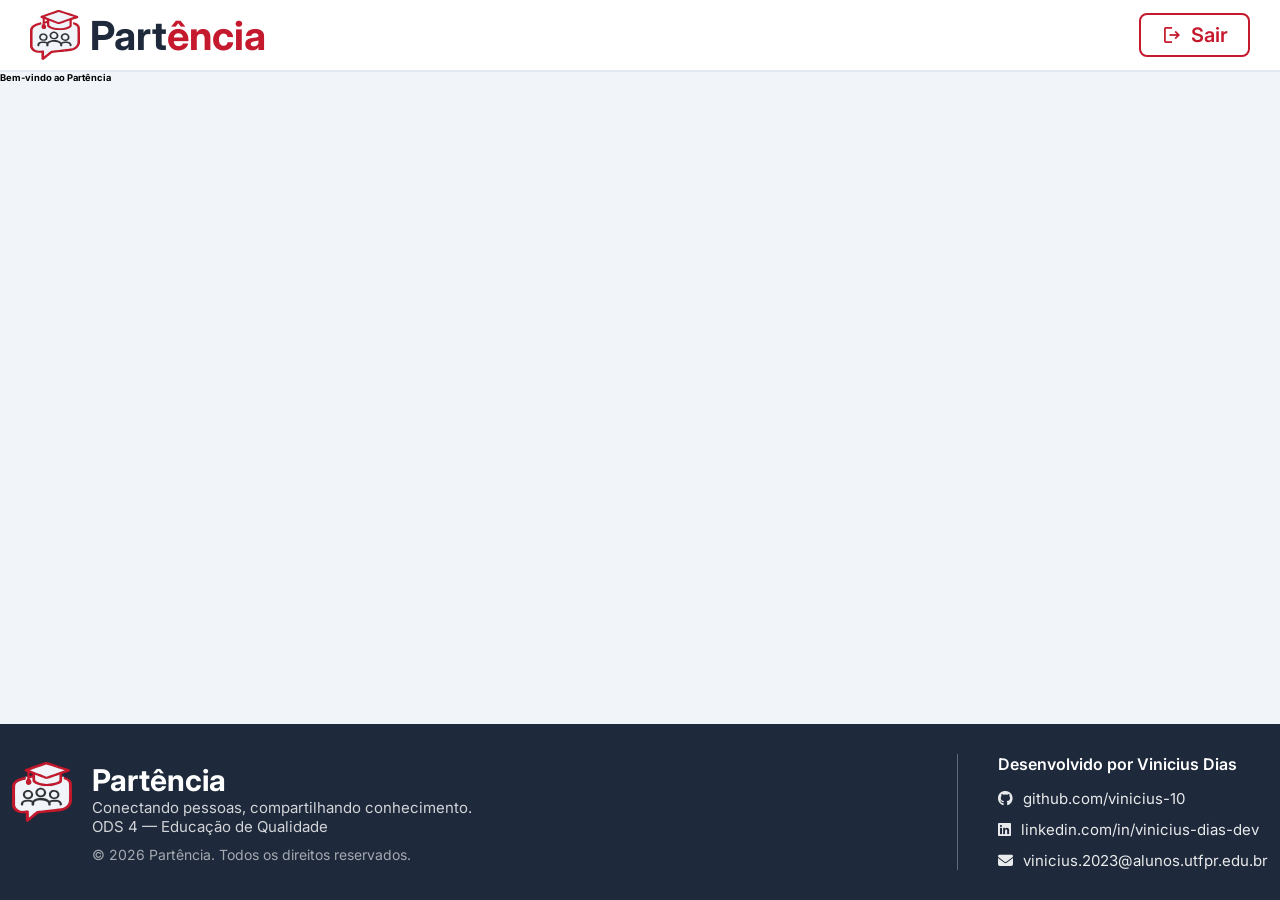
==== landingPage.html @ bab367b2 "estrutura base" ====
<!DOCTYPE html>
<html lang="pt-br">
<head>
    <meta charset="UTF-8">
    <meta name="viewport" content="width=device-width, initial-scale=1.0">
    <title>Partência</title>

    <link rel="stylesheet" href="styles.css">
    <link rel="stylesheet" href="header.css">
    <link rel="stylesheet" href="footer.css">

    <link rel="preconnect" href="https://fonts.googleapis.com">
    <link rel="preconnect" href="https://fonts.gstatic.com" crossorigin>
    <link href="https://fonts.googleapis.com/css2?family=Inter:ital,opsz,wght@0,14..32,100..900;1,14..32,100..900&display=swap" rel="stylesheet">

    <link rel="icon" href="/imagens/favicon/favicon.svg" type="image/svg+xml">
    <link rel="icon" href="/imagens/favicon/favicon16.png" type="image/png" sizes="16x16">
    <link rel="icon" href="/favicon.ico" type="image/x-icon">
    <link rel="icon" href="/imagens/favicon/favicon32.png" type="image/png" sizes="32x32">
    <link rel="apple-touch-icon" href="/imagens/favicon/favicon180.png" sizes="180x180">
    

    <link rel="stylesheet" href="https://fonts.googleapis.com/css2?family=Material+Symbols+Outlined:opsz,wght,FILL,GRAD@20..48,100..700,0..1,-50..200&icon_names=logout" />
    <link rel="stylesheet" href="https://cdnjs.cloudflare.com/ajax/libs/font-awesome/6.5.1/css/all.min.css">

</head>

<body>
    <header>
        <div class="header-container">
            <a href="landingPage.html" class="logo">
                <img src="/imagens/logo.svg" alt="Logo da Partência" class="logo-image"> 
                
                <div class="logo-text">
                    <div class="text1">Part</div>
                    <div class="text2">ência</div>
                </div>
            </a>

            <nav>
                <ul>
                    <li>
                    <a href="login.html" class="btn-sair">
                        <span class="material-symbols-outlined">logout</span> 
                        Sair
                    </a>
                    </li>
                </ul>
            </nav>
        </div>
    </header>
    
    <main>
        <section id="intro">
            <div class="main-container intro-container">
                <div class="about"> 
                    <h2>Bem-vindo ao Partência</h2>
                    <p></p>
                </div>

            </div>
        </section>
        

    </main>
    <footer>
        <div class="footer-container">
            <div class="footer-brand">
                <span class="brand-logo"><img src="/imagens/logo.svg" alt="Logo da Partência" class="logo-image"></span>

                <div class="brand-text">
                    <h3>Partência</h3>
                    <p>Conectando pessoas, compartilhando conhecimento.</p>
                    <p>ODS 4 &mdash; Educação de Qualidade</p>
                    <p class="copyright">&copy; 2026 Partência. Todos os direitos reservados.</p>
                </div>
            </div>

            <div class="footer-contact">
                <h4>Desenvolvido por Vinicius Dias</h4>

                <ul>
                    <li>
                        <a href="https://github.com/vinicius-10" target="_blank">
                            <i class="fa-brands fa-github"></i>
                            github.com/vinicius-10
                        </a>
                    </li>

                    <li>
                        <a href="https://www.linkedin.com/in/vinicius-dias-dev/" target="_blank">
                            <i class="fa-brands fa-linkedin"></i>
                            linkedin.com/in/vinicius-dias-dev
                        </a>
                    </li>

                    <li>
                        <a href="mailto:vinicius.2023@alunos.utfpr.edu.br">
                            <i class="fa-solid fa-envelope"></i>
                            vinicius.2023@alunos.utfpr.edu.br
                        </a>
                    </li>
                </ul>
            </div>
        </div>
    </footer>
</body>
</html
---- styles.css ----
@import url('variables.css');

* {
  margin: 0;
  padding: 0;
  box-sizing: border-box; 
}

body, html {
  font-family: var(--fonte-principal);
  font-size: 62.5%;
  font-optical-sizing: var(--font-optical-sizing);
  font-weight: var(--font-weight);
  font-style: var(--font-style);
  background-color: var(--fundo-canvas); 
  min-height: 100vh;
}

body{
  display: flex;
  flex-direction: column;

}

a{
  text-decoration: none;
}

main{
  flex: 1;

}
---- header.css ----
header {
    position: -webkit-sticky;
    position: sticky;
    top: 0;
    z-index: 1000; 
    background-color: var(--fundo-card);
    
    padding: 10px 30px;
    width: 100%;
    display: flex;
    justify-content: center;

    border-bottom: 2px solid var(--borda);

    .header-container{
        width: 100%;
        max-width: var(--max-width);


        display: flex;
        justify-content: space-between;
        align-items: center;


        .logo {
            display: flex;         
            align-items: center;   
            gap: 10px;             

            .logo-image {
                width: 5rem;         
                height: auto;
            }

            .logo-text {
            display: flex;
            flex-direction: row;

            .text1 {
                color: var(--texto-principal);
                font-size: 4rem;
                font-weight: bold;
            }

            .text2 {
                color: var(--cor-ods);
                font-size: 4rem;
                font-weight: bold;
            }
            }
        }

        nav {
            ul {
                list-style: none;
                display: flex;
                align-items: center;
            }

            .btn-sair {
                display: flex;
                align-items: center;
                gap: 8px; 
                
                border: 2px solid var(--cor-ods); 
                background-color: transparent;
                color: var(--cor-ods); 
                
                padding: 8px 20px;
                border-radius: 8px; 
                font-weight: 600;
                font-size: 2rem;
                transition: all 0.2s ease-in-out;

            
            .material-symbols-outlined {
                font-size: 2.2rem; 
                color: inherit;    
            }
        }

           
            .btn-sair:hover {
                background-color: var(--cor-ods-hover); 
                color: var(--fundo-card);  
                cursor: pointer;
            }
        }
    }
}
---- footer.css ----
footer{
    background-color: var(--footer-fundo);
    color: var(--fundo-card);
    padding: 30px 12px;
    display: flex;
    justify-content: center;

    .footer-container{
        width: 100%;
        max-width: var(--max-width);
        display: flex;
        flex-direction: row;
        justify-content: space-between;
        align-items: center;

        .footer-brand{
            display: flex;
            align-items: flex-start;
            gap: 20px;

            .logo-image {
                width: 6rem;
                height: auto;
            }

            .brand-text {
                display: flex;
                flex-direction: column;

                h3 {
                    font-size: 3rem;
                    font-weight: bold;
                    color: var(--fundo-card);
                }

                p{
                    font-size: 1.5rem;
                    color: var(--fundo-card);
                    opacity: 0.8;
                }

                .copyright {
                    font-size: 1.4rem;
                    color: var(--fundo-card);
                    opacity: 0.6;
                    margin-top: 10px;
                }
            }
        }

        .footer-contact{
            
            border-left: 1px solid rgba(255, 255, 255, 0.3); 
            padding-left: 40px;
            
            h4 {
                font-size: 1.6rem;
                font-weight: 600;
                margin-bottom: 15px;
            }

            

            ul {
                list-style: none;
                display: flex;
                flex-direction: column;
                gap: 12px;

                li a {
                    display: flex;
                    align-items: center;
                    gap: 10px;
                    color: #ffffff;
                    text-decoration: none;
                    font-size: 1.5rem;
                    opacity: 0.9;
                    transition: opacity 0.2s;

                    &:hover {
                        opacity: 1;
                        text-decoration: underline;
                    }

                    .fa-brands, .fa-solid {
                        font-size: 1.5rem;
                        color: inherit;
                    }
                        

                }
            }
        }
    }
}
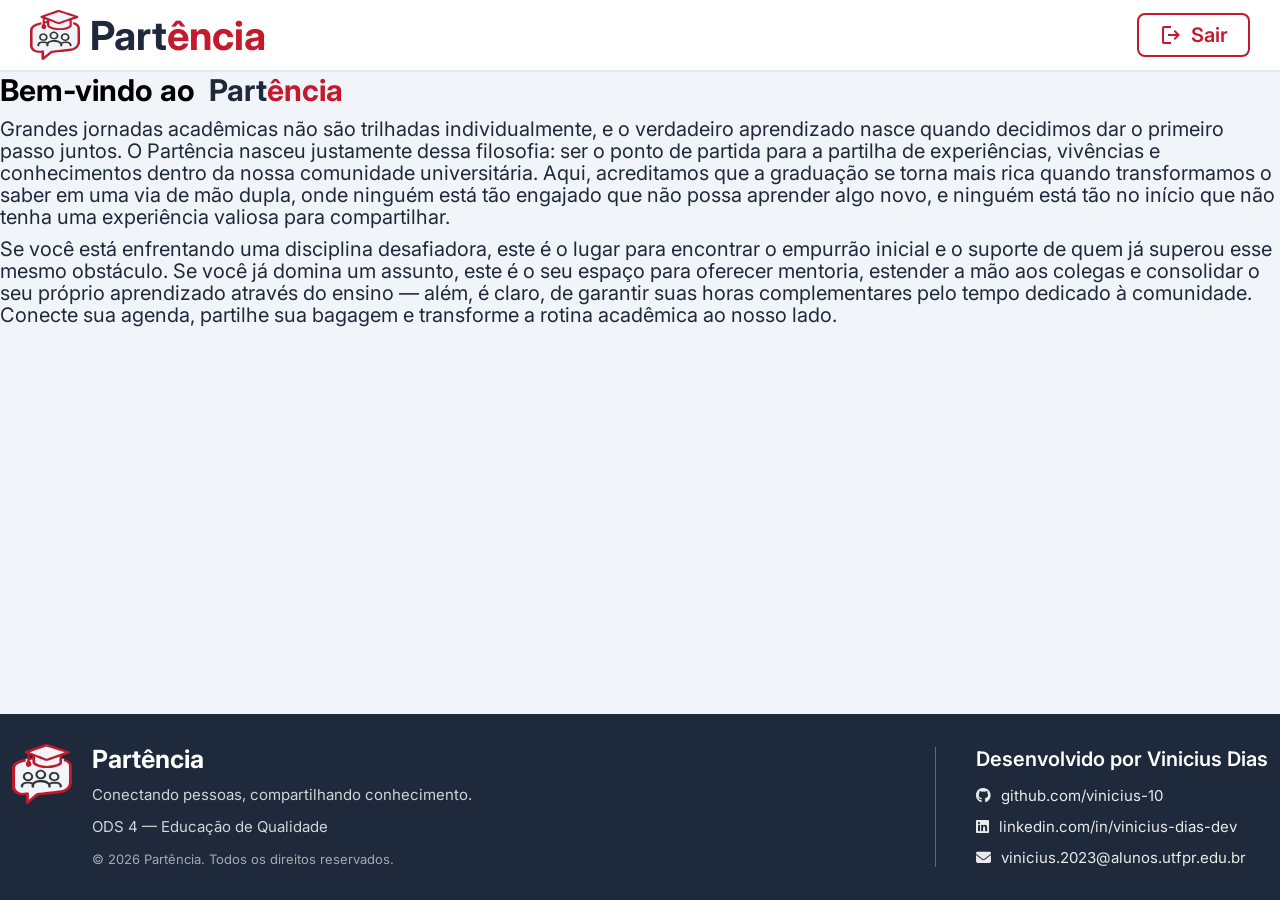
==== commit 03f3f206: "restrutura das pastas" ====
--- a/landingPage.html
+++ b/landingPage.html
@@ -5,9 +5,10 @@
     <meta name="viewport" content="width=device-width, initial-scale=1.0">
     <title>Partência</title>
 
-    <link rel="stylesheet" href="styles.css">
-    <link rel="stylesheet" href="header.css">
-    <link rel="stylesheet" href="footer.css">
+    <link rel="stylesheet" href="css/styles.css">
+    <link rel="stylesheet" href="css/header.css">
+    <link rel="stylesheet" href="css/footer.css">
+    <link rel="stylesheet" href="css/main.css">
 
     <link rel="preconnect" href="https://fonts.googleapis.com">
     <link rel="preconnect" href="https://fonts.gstatic.com" crossorigin>
@@ -31,16 +32,16 @@
             <a href="landingPage.html" class="logo">
                 <img src="/imagens/logo.svg" alt="Logo da Partência" class="logo-image"> 
                 
-                <div class="logo-text">
-                    <div class="text1">Part</div>
-                    <div class="text2">ência</div>
+                <div class="logo-text fontGig">
+                    <div class="colorPrimary">Part</div>
+                    <div class="colorODS">ência</div>
                 </div>
             </a>
 
             <nav>
                 <ul>
                     <li>
-                    <a href="login.html" class="btn-sair">
+                    <a href="login.html" class="btn-sair fontNormal">
                         <span class="material-symbols-outlined">logout</span> 
                         Sair
                     </a>
@@ -51,15 +52,20 @@
     </header>
     
     <main>
-        <section id="intro">
-            <div class="main-container intro-container">
-                <div class="about"> 
-                    <h2>Bem-vindo ao Partência</h2>
-                    <p></p>
+        <div class="main-container">
+            
+            <section id="intro">
+                <div class="intro-container">
+                    <div class="about"> 
+                        <h2 class="fontBig flexInline">Bem-vindo ao &nbsp <div class="colorPrimary">Part</div><div class="colorODS">ência</div> </h2>
+                        <p class="fontNormal">Grandes jornadas acadêmicas não são trilhadas individualmente, e o verdadeiro aprendizado nasce quando decidimos dar o primeiro passo juntos. O Partência nasceu justamente dessa filosofia: ser o ponto de partida para a partilha de experiências, vivências e conhecimentos dentro da nossa comunidade universitária. Aqui, acreditamos que a graduação se torna mais rica quando transformamos o saber em uma via de mão dupla, onde ninguém está tão engajado que não possa aprender algo novo, e ninguém está tão no início que não tenha uma experiência valiosa para compartilhar.</p>
+                        <p class="fontNormal">Se você está enfrentando uma disciplina desafiadora, este é o lugar para encontrar o empurrão inicial e o suporte de quem já superou esse mesmo obstáculo. Se você já domina um assunto, este é o seu espaço para oferecer mentoria, estender a mão aos colegas e consolidar o seu próprio aprendizado através do ensino — além, é claro, de garantir suas horas complementares pelo tempo dedicado à comunidade. Conecte sua agenda, partilhe sua bagagem e transforme a rotina acadêmica ao nosso lado.</p>
+                    </div>
+
                 </div>
-
-            </div>
-        </section>
+                
+            </section>
+        </div>
         
 
     </main>
@@ -69,33 +75,33 @@
                 <span class="brand-logo"><img src="/imagens/logo.svg" alt="Logo da Partência" class="logo-image"></span>
 
                 <div class="brand-text">
-                    <h3>Partência</h3>
-                    <p>Conectando pessoas, compartilhando conhecimento.</p>
-                    <p>ODS 4 &mdash; Educação de Qualidade</p>
-                    <p class="copyright">&copy; 2026 Partência. Todos os direitos reservados.</p>
+                    <h3 class="fontMedium">Partência</h3>
+                    <p class="fontSmall">Conectando pessoas, compartilhando conhecimento.</p>
+                    <p class="fontSmall">ODS 4 &mdash; Educação de Qualidade</p>
+                    <p class="fontTiny copyright">&copy; 2026 Partência. Todos os direitos reservados.</p>
                 </div>
             </div>
 
             <div class="footer-contact">
-                <h4>Desenvolvido por Vinicius Dias</h4>
+                <h4 class="fontNormal">Desenvolvido por Vinicius Dias</h4>
 
                 <ul>
                     <li>
-                        <a href="https://github.com/vinicius-10" target="_blank">
+                        <a href="https://github.com/vinicius-10" target="_blank" class="fontSmall">
                             <i class="fa-brands fa-github"></i>
                             github.com/vinicius-10
                         </a>
                     </li>
 
                     <li>
-                        <a href="https://www.linkedin.com/in/vinicius-dias-dev/" target="_blank">
+                        <a href="https://www.linkedin.com/in/vinicius-dias-dev/" target="_blank" class="fontSmall">
                             <i class="fa-brands fa-linkedin"></i>
                             linkedin.com/in/vinicius-dias-dev
                         </a>
                     </li>
 
                     <li>
-                        <a href="mailto:vinicius.2023@alunos.utfpr.edu.br">
+                        <a href="mailto:vinicius.2023@alunos.utfpr.edu.br" class="fontSmall">
                             <i class="fa-solid fa-envelope"></i>
                             vinicius.2023@alunos.utfpr.edu.br
                         </a>
--- a/css/styles.css
+++ b/css/styles.css
@@ -0,0 +1,82 @@
+@import url('variables.css');
+
+* {
+  margin: 0;
+  padding: 0;
+  box-sizing: border-box; 
+}
+
+body, html {
+  font-family: var(--fonte-principal);
+  font-size: 62.5%;
+  font-optical-sizing: var(--font-optical-sizing);
+  font-weight: var(--font-weight);
+  font-style: var(--font-style);
+  background-color: var(--fundo-canvas); 
+  min-height: 100vh;
+}
+
+body{
+  display: flex;
+  flex-direction: column;
+
+}
+
+a{
+  text-decoration: none;
+}
+
+main{
+  flex: 1;
+
+}
+
+
+.fontGig{
+  font-size: 4rem;
+}
+
+
+.fontBig{
+  font-size: 3rem;
+}
+
+.fontMedium{
+  font-size: 2.5rem;
+}
+
+.fontNormal{
+  font-size: 2rem;
+}
+
+.fontSmall{
+  font-size: 1.5rem;
+}
+
+.fontTiny{
+  font-size: 1.3rem;
+}
+
+p{
+  line-height: 2.2rem;
+  margin-top: 10px;
+  color: var(--texto-principal)
+}
+
+.colorODS{
+  color: var(--cor-ods);
+}
+
+.colorPrimary{
+  color: var(--texto-principal);
+}
+
+.colorSecondary{
+  color: var(--texto-secundario);
+}
+
+.flexInline{
+  display: flex;
+  flex-direction: row;
+  align-items: center;
+}
--- a/css/header.css
+++ b/css/header.css
@@ -0,0 +1,81 @@
+
+header {
+    position: -webkit-sticky;
+    position: sticky;
+    top: 0;
+    z-index: 1000; 
+    background-color: var(--fundo-card);
+    
+    padding: 10px 30px;
+    width: 100%;
+    display: flex;
+    justify-content: center;
+
+    border-bottom: 2px solid var(--borda);
+
+    .header-container{
+        width: 100%;
+        max-width: var(--max-width);
+
+
+        display: flex;
+        justify-content: space-between;
+        align-items: center;
+
+
+        .logo {
+            display: flex;         
+            align-items: center;   
+            gap: 10px;         
+            font-weight: bold;    
+
+            .logo-image {
+                width: 5rem;         
+                height: auto;
+            }
+
+            .logo-text {
+                display: flex;
+                flex-direction: row;
+            }
+        }
+
+        nav {
+            ul {
+                list-style: none;
+                display: flex;
+                align-items: center;
+            }
+
+            .btn-sair {
+                display: flex;
+                align-items: center;
+                gap: 8px; 
+                
+                border: 2px solid var(--cor-ods); 
+                background-color: transparent;
+                color: var(--cor-ods); 
+                
+                padding: 8px 20px;
+                border-radius: 8px; 
+                font-weight: 600;
+                
+                transition: all 0.2s ease-in-out;
+
+            
+            .material-symbols-outlined {
+                
+                color: inherit;    
+            }
+        }
+
+           
+            .btn-sair:hover {
+                background-color: var(--cor-ods-hover); 
+                color: var(--fundo-card);  
+                cursor: pointer;
+            }
+        }
+    }
+}
+
--- a/css/footer.css
+++ b/css/footer.css
@@ -0,0 +1,96 @@
+
+
+footer{
+    background-color: var(--footer-fundo);
+    color: var(--fundo-card);
+    padding: 30px 12px;
+    display: flex;
+    justify-content: center;
+
+    .footer-container{
+        width: 100%;
+        max-width: var(--max-width);
+        display: flex;
+        flex-direction: row;
+        justify-content: space-between;
+        align-items: center;
+
+        .footer-brand{
+            display: flex;
+            align-items: flex-start;
+            gap: 20px;
+
+            .logo-image {
+                width: 6rem;
+                height: auto;
+            }
+
+            .brand-text {
+                display: flex;
+                flex-direction: column;
+
+                h3 {
+    
+                    font-weight: bold;
+                    color: var(--fundo-card);
+                }
+
+                p{
+                    color: var(--fundo-card);
+                    opacity: 0.8;
+                }
+
+                .copyright {
+                    
+                    color: var(--fundo-card);
+                    opacity: 0.6;
+                    margin-top: 10px;
+                }
+            }
+        }
+
+        .footer-contact{
+            
+            border-left: 1px solid rgba(255, 255, 255, 0.3); 
+            padding-left: 40px;
+            
+            h4 {
+               
+                font-weight: 600;
+                margin-bottom: 15px;
+            }
+
+            
+
+            ul {
+                list-style: none;
+                display: flex;
+                flex-direction: column;
+                gap: 12px;
+
+                li a {
+                    display: flex;
+                    align-items: center;
+                    gap: 10px;
+                    color: #ffffff;
+                    text-decoration: none;
+                    
+                    opacity: 0.9;
+                    transition: opacity 0.2s;
+
+                    &:hover {
+                        opacity: 1;
+                        text-decoration: underline;
+                    }
+
+                    .fa-brands, .fa-solid {
+
+                        color: inherit;
+                    }
+                        
+
+                }
+            }
+        }
+    }
+}
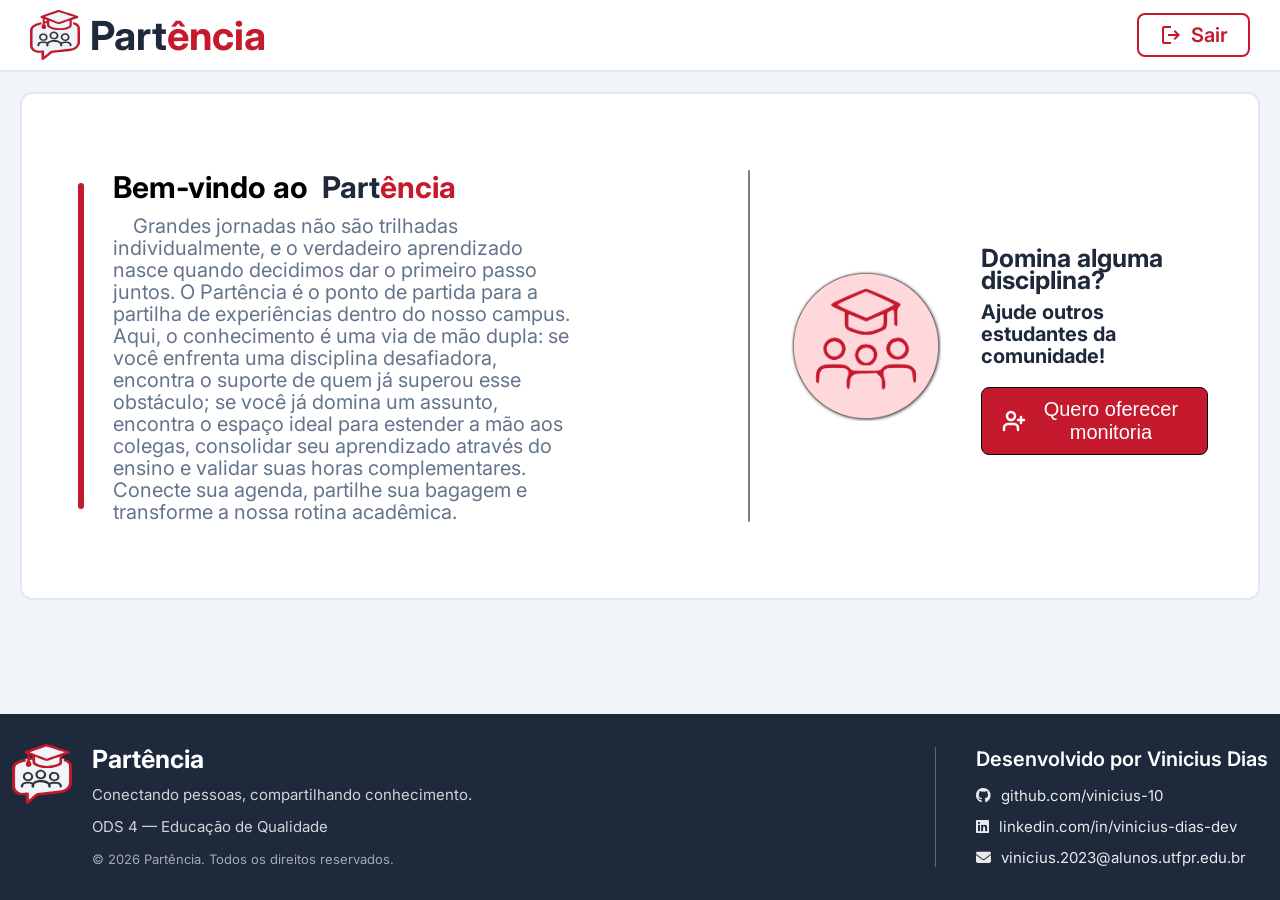
==== commit 5ac493fc: "introdução" ====
--- a/landingPage.html
+++ b/landingPage.html
@@ -24,6 +24,7 @@
     <link rel="stylesheet" href="https://fonts.googleapis.com/css2?family=Material+Symbols+Outlined:opsz,wght,FILL,GRAD@20..48,100..700,0..1,-50..200&icon_names=logout" />
     <link rel="stylesheet" href="https://cdnjs.cloudflare.com/ajax/libs/font-awesome/6.5.1/css/all.min.css">
 
+
 </head>
 
 <body>
@@ -37,7 +38,7 @@
                     <div class="colorODS">ência</div>
                 </div>
             </a>
-
+            
             <nav>
                 <ul>
                     <li>
@@ -54,15 +55,34 @@
     <main>
         <div class="main-container">
             
-            <section id="intro">
+            <section class="intro">
                 <div class="intro-container">
                     <div class="about"> 
                         <h2 class="fontBig flexInline">Bem-vindo ao &nbsp <div class="colorPrimary">Part</div><div class="colorODS">ência</div> </h2>
-                        <p class="fontNormal">Grandes jornadas acadêmicas não são trilhadas individualmente, e o verdadeiro aprendizado nasce quando decidimos dar o primeiro passo juntos. O Partência nasceu justamente dessa filosofia: ser o ponto de partida para a partilha de experiências, vivências e conhecimentos dentro da nossa comunidade universitária. Aqui, acreditamos que a graduação se torna mais rica quando transformamos o saber em uma via de mão dupla, onde ninguém está tão engajado que não possa aprender algo novo, e ninguém está tão no início que não tenha uma experiência valiosa para compartilhar.</p>
-                        <p class="fontNormal">Se você está enfrentando uma disciplina desafiadora, este é o lugar para encontrar o empurrão inicial e o suporte de quem já superou esse mesmo obstáculo. Se você já domina um assunto, este é o seu espaço para oferecer mentoria, estender a mão aos colegas e consolidar o seu próprio aprendizado através do ensino — além, é claro, de garantir suas horas complementares pelo tempo dedicado à comunidade. Conecte sua agenda, partilhe sua bagagem e transforme a rotina acadêmica ao nosso lado.</p>
+                        <p class="fontNormal">Grandes jornadas não são trilhadas individualmente, e o verdadeiro aprendizado nasce quando decidimos dar o primeiro passo juntos. O Partência é o ponto de partida para a partilha de experiências dentro do nosso campus. Aqui, o conhecimento é uma via de mão dupla: se você enfrenta uma disciplina desafiadora, encontra o suporte de quem já superou esse obstáculo; se você já domina um assunto, encontra o espaço ideal para estender a mão aos colegas, consolidar seu aprendizado através do ensino e validar suas horas complementares. Conecte sua agenda, partilhe sua bagagem e transforme a nossa rotina acadêmica.</p>
                     </div>
+                </div>
+                
+                <div class="offer">
+                    <img src="/imagens/student.svg" alt="Imagem de boas-vindas ao Partência" class="offer-image">
 
+                    <div class="offer-content">
+                        <p class="fontMedium">Domina alguma disciplina? </p>
+                        <p class="fontNormal"> Ajude outros estudantes da comunidade!</p>
+
+                        <button class="btn-cta fontNormal">
+                            <div class="button-content">
+                            <svg xmlns="http://www.w3.org/2000/svg" width="24" height="24" viewBox="0 0 24 24" fill="none" stroke="currentColor" stroke-width="2.5" stroke-linecap="round" stroke-linejoin="round" class="lucide lucide-user-plus-icon lucide-user-plus"><path d="M16 21v-2a4 4 0 0 0-4-4H6a4 4 0 0 0-4 4v2"/><circle cx="9" cy="7" r="4"/><line x1="19" x2="19" y1="8" y2="14"/><line x1="22" x2="16" y1="11" y2="11"/></svg> 
+                            Quero oferecer monitoria
+
+                            </div>
+                        </button>
+                    </div>
                 </div>
+            </section>
+
+
+            <section class="">
                 
             </section>
         </div>
--- a/css/styles.css
+++ b/css/styles.css
@@ -79,4 +79,6 @@
   display: flex;
   flex-direction: row;
   align-items: center;
-}+  flex-wrap: wrap;
+}
+
--- a/css/header.css
+++ b/css/header.css
@@ -16,6 +16,7 @@
     .header-container{
         width: 100%;
         max-width: var(--max-width);
+        
 
 
         display: flex;
@@ -50,6 +51,7 @@
             .btn-sair {
                 display: flex;
                 align-items: center;
+                cursor: pointer;
                 gap: 8px; 
                 
                 border: 2px solid var(--cor-ods); 
@@ -60,21 +62,25 @@
                 border-radius: 8px; 
                 font-weight: 600;
                 
-                transition: all 0.2s ease-in-out;
+                transition: all 0.2s ease-in-out, transform 0.2s ease, box-shadow 0.2s ease;
 
             
-            .material-symbols-outlined {
-                
-                color: inherit;    
+                .material-symbols-outlined {
+                    
+                    color: inherit;    
+                }
+
+                &:hover {
+                    background-color: var(--cor-ods-hover); 
+                    color: var(--fundo-card);  
+                    
+                    transform: scale(1.07);
+                    box-shadow: 0 8px 24px rgba(0, 0, 0, 0.1);
+                }
             }
-        }
 
            
-            .btn-sair:hover {
-                background-color: var(--cor-ods-hover); 
-                color: var(--fundo-card);  
-                cursor: pointer;
-            }
+            
         }
     }
 }
--- a/css/footer.css
+++ b/css/footer.css
@@ -53,6 +53,7 @@
             
             border-left: 1px solid rgba(255, 255, 255, 0.3); 
             padding-left: 40px;
+            margin-left: 40px;
             
             h4 {
                
--- a/css/main.css
+++ b/css/main.css
@@ -0,0 +1,137 @@
+
+
+main{
+    display: flex;
+    justify-content: center;
+
+    .main-container{
+        max-width: var(--max-width);
+        margin: 20px;
+        
+
+        .intro{
+            display: flex;
+            flex-direction: row;
+            align-items: stretch;
+            justify-content: center;
+            gap: 40px;
+            background-color: var(--fundo-card);
+            border-radius: 12px;
+            border: 2px solid var(--borda);
+
+            .intro-container{
+                width: 50%;
+                margin-right: 5%;
+                padding: 20px;
+
+
+                .about{
+                    margin: 40px;
+                    padding: 1.5rem 1.5rem 1.5rem 2rem;
+                    position: relative;
+
+                    p{
+                        text-indent: 20px;
+                        color: var(--texto-secundario);
+                    }
+                }
+                
+                .about::before{
+                    content: '';
+                    position: absolute;
+                    left: -15px;
+                    top: 7.5%;
+                    height: 85%;
+                    width: 6px;
+                    background: var(--cor-ods);
+                    border-radius: 999px; 
+                }
+            
+            }
+
+            .offer{
+                width: 40%;
+                padding: 20px;
+                position: relative;
+                display: flex;
+                flex-direction: row;
+                justify-content: center;
+                align-items: center;
+                gap: 40px;
+
+                .offer-image{
+                    width: 150px;
+                    height: auto;
+                }
+
+                .offer-content{
+                    width: 50%;
+
+                    display: flex;
+                    flex-direction: column;
+
+                    p{
+
+                        color: var(--texto-principal);
+                        font-weight: bold;
+                    }
+
+                    .btn-cta{
+                        margin-top: 20px;
+                        padding: 10px 20px;
+                        background-color: var(--cor-ods);
+                        color: var(--fundo-card);
+                        border: 1px solid #000;
+                        border-radius: 8px;
+                        cursor: pointer;
+                        transition: background-color 0.3s ease, transform 0.2s ease, box-shadow 0.2s ease;
+                        display: flex;
+                        align-items: center;
+
+                        .lucide{
+                            display: block;
+                            flex-shrink: 0;
+                            width: 2.4rem;
+                            height: auto;
+                        }
+
+                        &:hover{
+                            background-color: var(--cor-ods-hover);
+                            transform: scale(1.005);
+                            box-shadow: 0 8px 24px rgba(0, 0, 0, 0.027);
+                        }
+
+                        .button-content{
+                            display: flex;
+                            flex-direction: row;
+                            align-items: center;
+                            width:fit-content;
+                            margin: 0 auto;
+                            gap: 8px;
+                            
+                        }
+                    }
+                }
+            }
+
+            .offer::before{
+                content: '';
+                position: absolute;
+                left: -5px;
+                top: 15%;
+                height: 70%;
+                width: 2px;
+                background: var(--footer-fundo);
+                opacity: 0.6;
+                border-radius: 999px;
+            }
+        }
+    }
+
+    .student-image{
+        width: 200px;
+        height: auto;
+    }
+
+    
+}
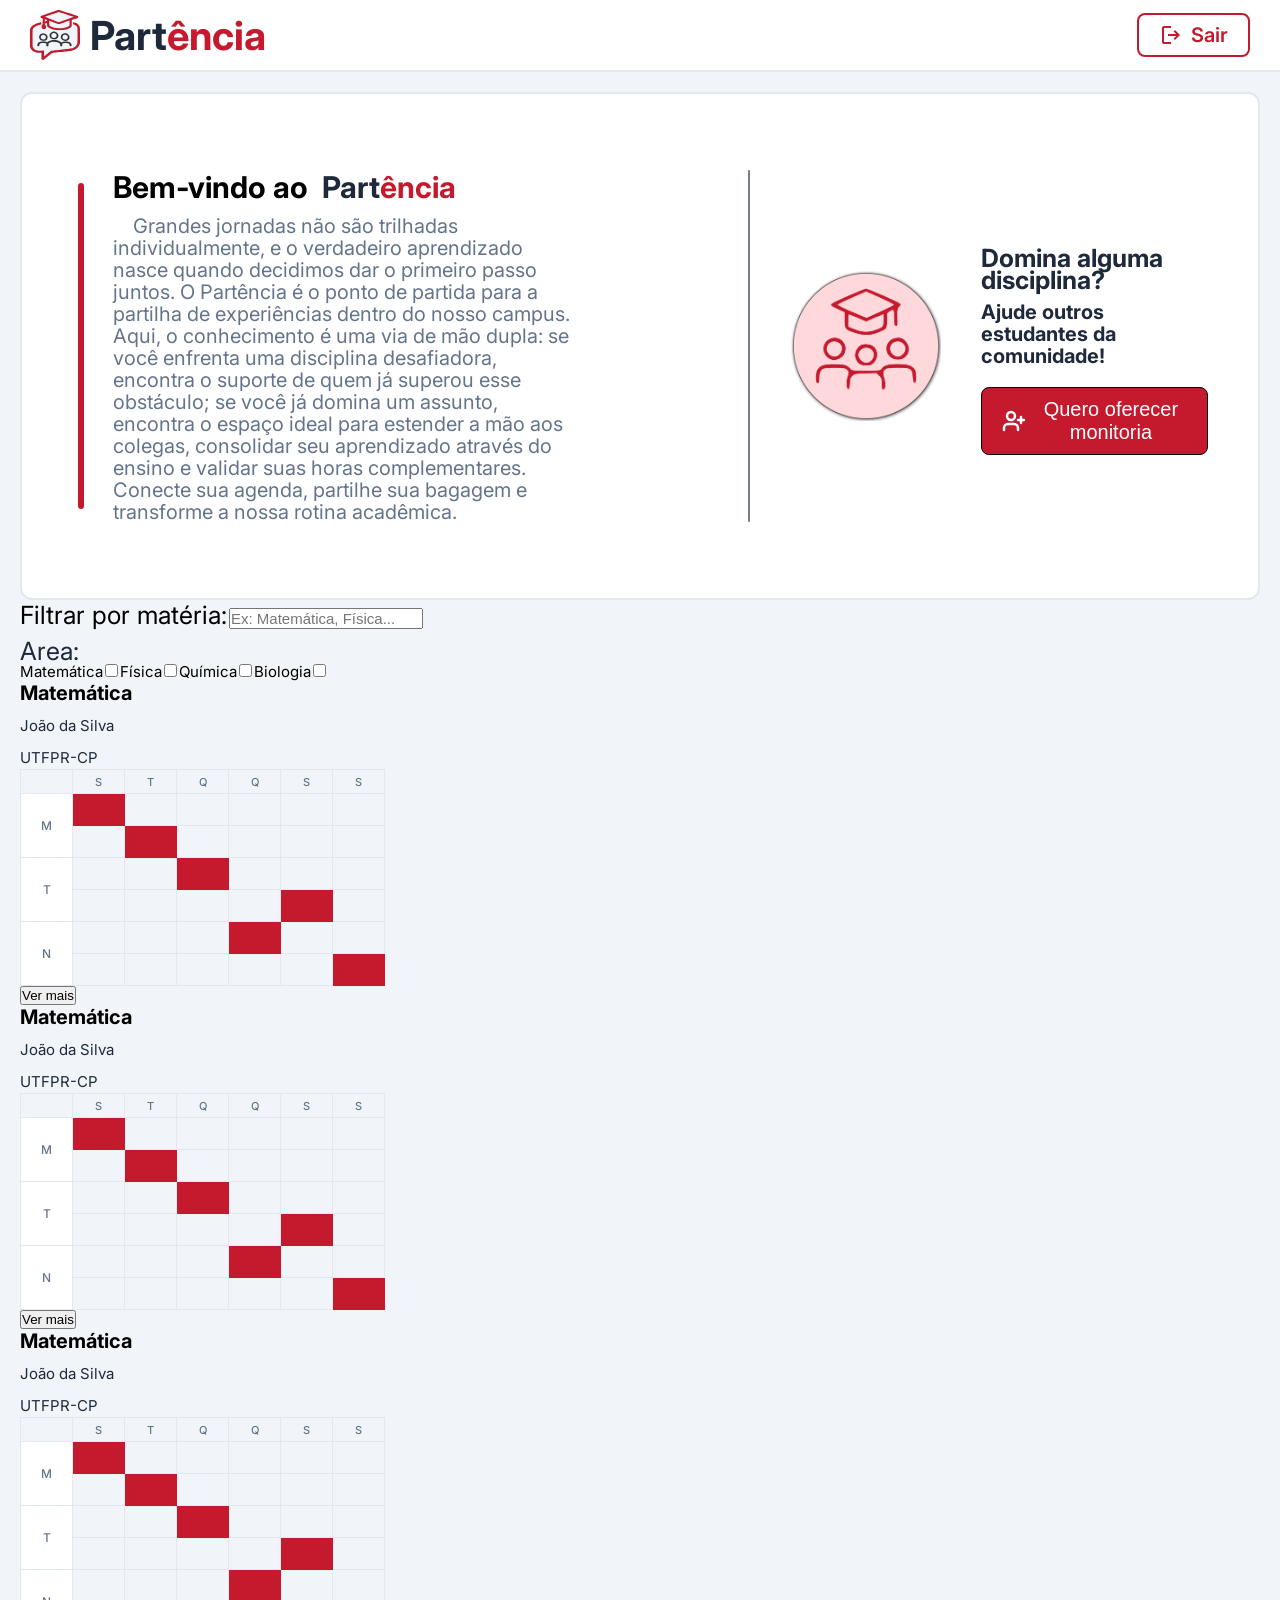
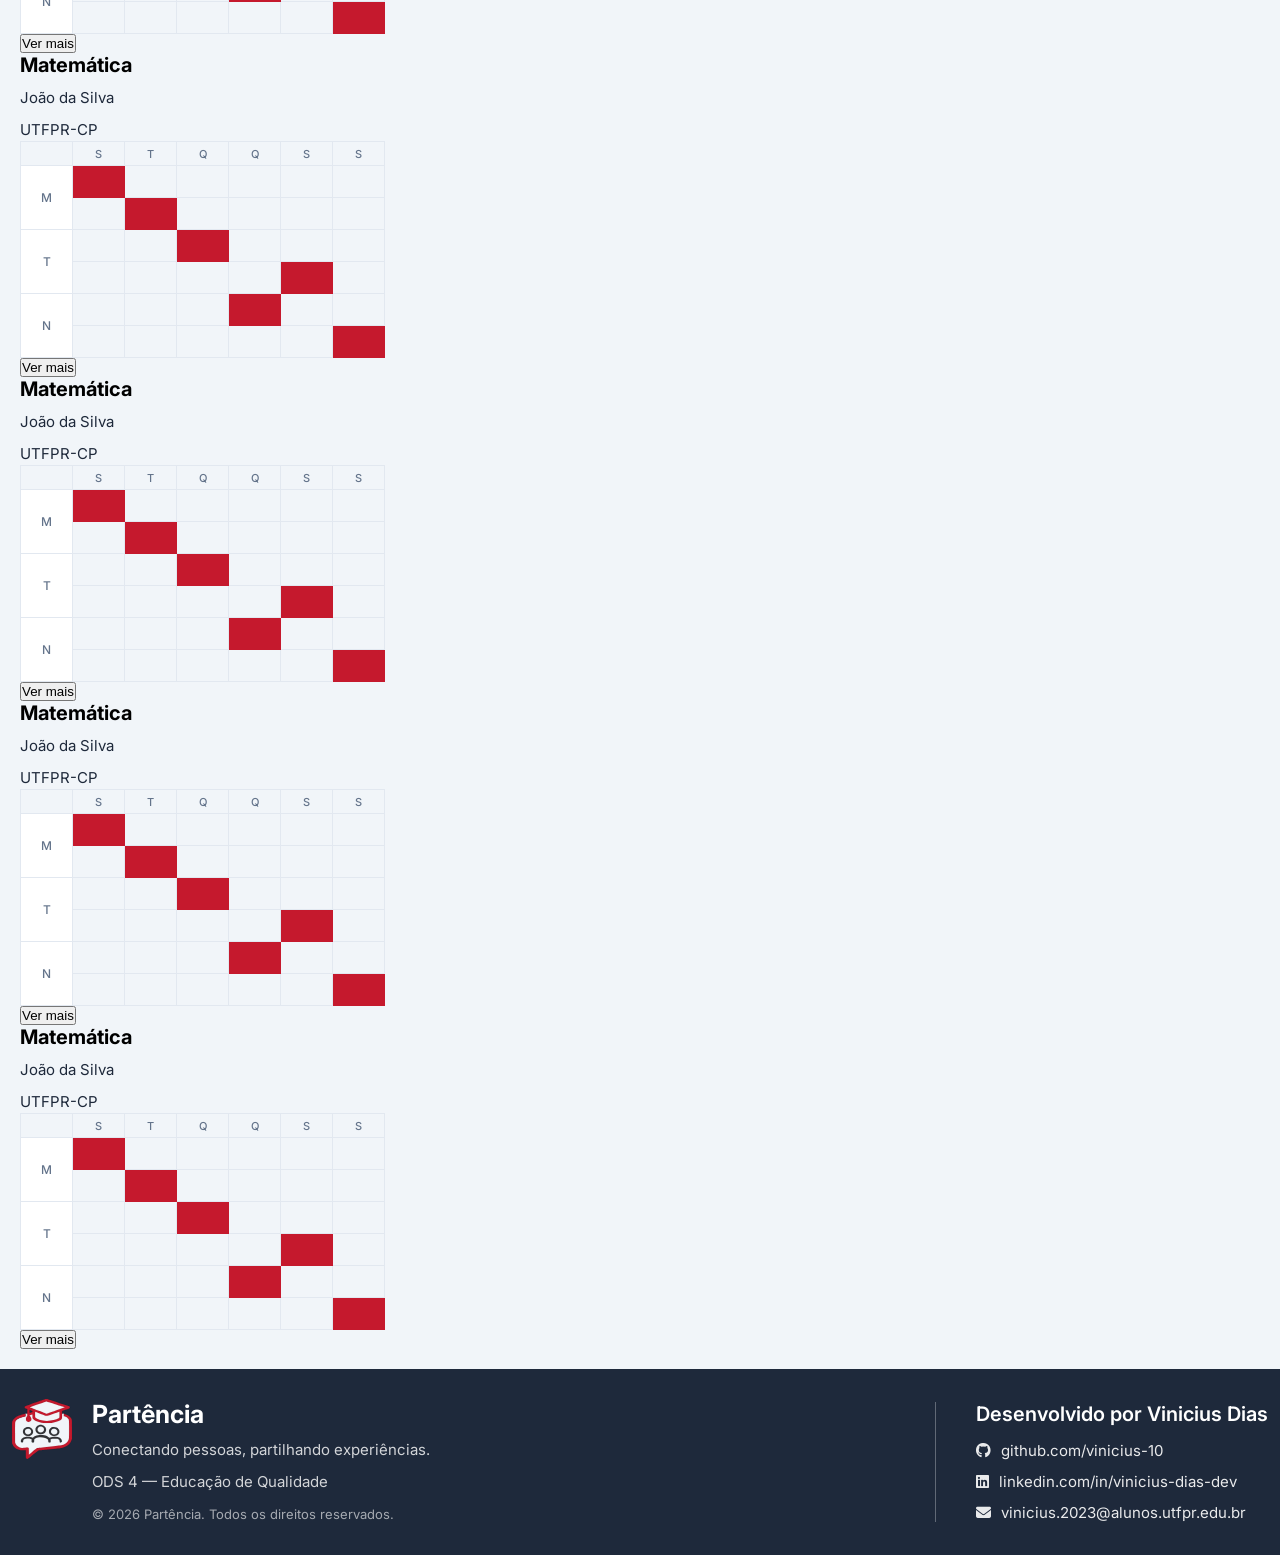
==== commit 15a460d2: "html do conteudo prinicipal" ====
--- a/landingPage.html
+++ b/landingPage.html
@@ -5,10 +5,8 @@
     <meta name="viewport" content="width=device-width, initial-scale=1.0">
     <title>Partência</title>
 
-    <link rel="stylesheet" href="css/styles.css">
-    <link rel="stylesheet" href="css/header.css">
-    <link rel="stylesheet" href="css/footer.css">
-    <link rel="stylesheet" href="css/main.css">
+    <link rel="stylesheet" href="css/styles.css"> 
+    <link rel="stylesheet" href="css/main-landingPage.css">
 
     <link rel="preconnect" href="https://fonts.googleapis.com">
     <link rel="preconnect" href="https://fonts.gstatic.com" crossorigin>
@@ -82,8 +80,376 @@
             </section>
 
 
-            <section class="">
-                
+            <section class="mural-container">
+                <div class="filter-container">
+                    <div class="filter-text">
+                        <label for="filter" class="fontMedium">Filtrar por matéria:</label>
+                        <input type="text" id="filter" placeholder="Ex: Matemática, Física..." class="filter-input fontSmall">
+                    </div>
+
+                    <div class="filter-options">
+                        <p class="fontMedium">Area:</p>
+                        <label for="filter[0]" class="fontSmall">Matemática</label>
+                        <input type="checkbox" id="filter[0]" name="filter" value="matematica">
+
+                        <label for="filter[1]" class="fontSmall">Física</label>
+                        <input type="checkbox" id="filter[1]" name="filter" value="fisica">
+
+                        <label for="filter[2]" class="fontSmall">Química</label>
+                        <input type="checkbox" id="filter[2]" name="filter" value="quimica">
+
+                        <label for="filter[3]" class="fontSmall">Biologia</label>
+                        <input type="checkbox" id="filter[3]" name="filter" value="biologia">
+
+                    </div>
+                </div>
+
+                <div class="list-container" id="list-container">
+                    <div class="card-container">
+                        <div class="card-text">
+                            <h4 class="fontNormal">Matemática</h4>
+                            <p class="fontSmall">João da Silva</p>
+                            <p class="fontSmall">UTFPR-CP</p>
+                        </div>
+                        
+                        <div class="card-calender">
+                            <table class="cal">
+                                <thead>
+                                    <tr>
+                                    <th></th>
+                                    <th>S</th><th>T</th><th>Q</th><th>Q</th><th>S</th><th>S</th>
+                                    </tr>
+                                </thead>
+                                <tbody>
+                                    <tr>
+                                        <td class="turno" rowspan="2">M</td>
+                                        <td class="on"></td><td></td><td></td><td></td><td></td><td></td>
+                                    </tr>
+                                    <tr>
+                                        <td></td><td class="on"></td><td></td><td></td><td></td><td></td>
+                                    </tr>
+
+                                    <tr>
+                                        <td class="turno" rowspan="2">T</td>
+                                        <td></td><td></td><td class="on"></td><td></td><td></td><td></td>
+                                    </tr>
+                                    <tr>
+                                        <td></td><td></td><td></td><td></td><td class="on"></td><td></td>
+                                    </tr>
+
+                                    <tr>
+                                        <td class="turno" rowspan="2">N</td>
+                                        <td></td><td></td><td></td><td class="on"></td><td></td><td></td>
+                                    </tr>
+                                    <tr>
+                                        <td></td><td></td><td></td><td></td><td></td><td class="on"></td>
+                                    </tr>
+                                </tbody>
+                            </table>
+                        </div>
+                        <div class="card-actions">
+                            <button class="btn-cta">
+                                Ver mais
+                            </button>
+                        </div>
+                    </div>
+
+                    <div class="card-container">
+                        <div class="card-text">
+                            <h4 class="fontNormal">Matemática</h4>
+                            <p class="fontSmall">João da Silva</p>
+                            <p class="fontSmall">UTFPR-CP</p>
+                        </div>
+                        
+                        <div class="card-calender">
+                            <table class="cal">
+                                <thead>
+                                    <tr>
+                                    <th></th>
+                                    <th>S</th><th>T</th><th>Q</th><th>Q</th><th>S</th><th>S</th>
+                                    </tr>
+                                </thead>
+                                <tbody>
+                                    <tr>
+                                        <td class="turno" rowspan="2">M</td>
+                                        <td class="on"></td><td></td><td></td><td></td><td></td><td></td>
+                                    </tr>
+                                    <tr>
+                                        <td></td><td class="on"></td><td></td><td></td><td></td><td></td>
+                                    </tr>
+
+                                    <tr>
+                                        <td class="turno" rowspan="2">T</td>
+                                        <td></td><td></td><td class="on"></td><td></td><td></td><td></td>
+                                    </tr>
+                                    <tr>
+                                        <td></td><td></td><td></td><td></td><td class="on"></td><td></td>
+                                    </tr>
+
+                                    <tr>
+                                        <td class="turno" rowspan="2">N</td>
+                                        <td></td><td></td><td></td><td class="on"></td><td></td><td></td>
+                                    </tr>
+                                    <tr>
+                                        <td></td><td></td><td></td><td></td><td></td><td class="on"></td>
+                                    </tr>
+                                </tbody>
+                            </table>
+                        </div>
+                        <div class="card-actions">
+                            <button class="btn-cta">
+                                Ver mais
+                            </button>
+                        </div>
+                    </div>
+                    
+                    <div class="card-container">
+                        <div class="card-text">
+                            <h4 class="fontNormal">Matemática</h4>
+                            <p class="fontSmall">João da Silva</p>
+                            <p class="fontSmall">UTFPR-CP</p>
+                        </div>
+                        
+                        <div class="card-calender">
+                            <table class="cal">
+                                <thead>
+                                    <tr>
+                                    <th></th>
+                                    <th>S</th><th>T</th><th>Q</th><th>Q</th><th>S</th><th>S</th>
+                                    </tr>
+                                </thead>
+                                <tbody>
+                                    <tr>
+                                        <td class="turno" rowspan="2">M</td>
+                                        <td class="on"></td><td></td><td></td><td></td><td></td><td></td>
+                                    </tr>
+                                    <tr>
+                                        <td></td><td class="on"></td><td></td><td></td><td></td><td></td>
+                                    </tr>
+
+                                    <tr>
+                                        <td class="turno" rowspan="2">T</td>
+                                        <td></td><td></td><td class="on"></td><td></td><td></td><td></td>
+                                    </tr>
+                                    <tr>
+                                        <td></td><td></td><td></td><td></td><td class="on"></td><td></td>
+                                    </tr>
+
+                                    <tr>
+                                        <td class="turno" rowspan="2">N</td>
+                                        <td></td><td></td><td></td><td class="on"></td><td></td><td></td>
+                                    </tr>
+                                    <tr>
+                                        <td></td><td></td><td></td><td></td><td></td><td class="on"></td>
+                                    </tr>
+                                </tbody>
+                            </table>
+                        </div>
+                        <div class="card-actions">
+                            <button class="btn-cta">
+                                Ver mais
+                            </button>
+                        </div>
+                    </div>
+
+                    <div class="card-container">
+                        <div class="card-text">
+                            <h4 class="fontNormal">Matemática</h4>
+                            <p class="fontSmall">João da Silva</p>
+                            <p class="fontSmall">UTFPR-CP</p>
+                        </div>
+                        
+                        <div class="card-calender">
+                            <table class="cal">
+                                <thead>
+                                    <tr>
+                                    <th></th>
+                                    <th>S</th><th>T</th><th>Q</th><th>Q</th><th>S</th><th>S</th>
+                                    </tr>
+                                </thead>
+                                <tbody>
+                                    <tr>
+                                        <td class="turno" rowspan="2">M</td>
+                                        <td class="on"></td><td></td><td></td><td></td><td></td><td></td>
+                                    </tr>
+                                    <tr>
+                                        <td></td><td class="on"></td><td></td><td></td><td></td><td></td>
+                                    </tr>
+
+                                    <tr>
+                                        <td class="turno" rowspan="2">T</td>
+                                        <td></td><td></td><td class="on"></td><td></td><td></td><td></td>
+                                    </tr>
+                                    <tr>
+                                        <td></td><td></td><td></td><td></td><td class="on"></td><td></td>
+                                    </tr>
+
+                                    <tr>
+                                        <td class="turno" rowspan="2">N</td>
+                                        <td></td><td></td><td></td><td class="on"></td><td></td><td></td>
+                                    </tr>
+                                    <tr>
+                                        <td></td><td></td><td></td><td></td><td></td><td class="on"></td>
+                                    </tr>
+                                </tbody>
+                            </table>
+                        </div>
+                        <div class="card-actions">
+                            <button class="btn-cta">
+                                Ver mais
+                            </button>
+                        </div>
+                    </div>
+
+                    <div class="card-container">
+                        <div class="card-text">
+                            <h4 class="fontNormal">Matemática</h4>
+                            <p class="fontSmall">João da Silva</p>
+                            <p class="fontSmall">UTFPR-CP</p>
+                        </div>
+                        
+                        <div class="card-calender">
+                            <table class="cal">
+                                <thead>
+                                    <tr>
+                                    <th></th>
+                                    <th>S</th><th>T</th><th>Q</th><th>Q</th><th>S</th><th>S</th>
+                                    </tr>
+                                </thead>
+                                <tbody>
+                                    <tr>
+                                        <td class="turno" rowspan="2">M</td>
+                                        <td class="on"></td><td></td><td></td><td></td><td></td><td></td>
+                                    </tr>
+                                    <tr>
+                                        <td></td><td class="on"></td><td></td><td></td><td></td><td></td>
+                                    </tr>
+
+                                    <tr>
+                                        <td class="turno" rowspan="2">T</td>
+                                        <td></td><td></td><td class="on"></td><td></td><td></td><td></td>
+                                    </tr>
+                                    <tr>
+                                        <td></td><td></td><td></td><td></td><td class="on"></td><td></td>
+                                    </tr>
+
+                                    <tr>
+                                        <td class="turno" rowspan="2">N</td>
+                                        <td></td><td></td><td></td><td class="on"></td><td></td><td></td>
+                                    </tr>
+                                    <tr>
+                                        <td></td><td></td><td></td><td></td><td></td><td class="on"></td>
+                                    </tr>
+                                </tbody>
+                            </table>
+                        </div>
+                        <div class="card-actions">
+                            <button class="btn-cta">
+                                Ver mais
+                            </button>
+                        </div>
+                    </div>
+
+                    <div class="card-container">
+                        <div class="card-text">
+                            <h4 class="fontNormal">Matemática</h4>
+                            <p class="fontSmall">João da Silva</p>
+                            <p class="fontSmall">UTFPR-CP</p>
+                        </div>
+                        
+                        <div class="card-calender">
+                            <table class="cal">
+                                <thead>
+                                    <tr>
+                                    <th></th>
+                                    <th>S</th><th>T</th><th>Q</th><th>Q</th><th>S</th><th>S</th>
+                                    </tr>
+                                </thead>
+                                <tbody>
+                                    <tr>
+                                        <td class="turno" rowspan="2">M</td>
+                                        <td class="on"></td><td></td><td></td><td></td><td></td><td></td>
+                                    </tr>
+                                    <tr>
+                                        <td></td><td class="on"></td><td></td><td></td><td></td><td></td>
+                                    </tr>
+
+                                    <tr>
+                                        <td class="turno" rowspan="2">T</td>
+                                        <td></td><td></td><td class="on"></td><td></td><td></td><td></td>
+                                    </tr>
+                                    <tr>
+                                        <td></td><td></td><td></td><td></td><td class="on"></td><td></td>
+                                    </tr>
+
+                                    <tr>
+                                        <td class="turno" rowspan="2">N</td>
+                                        <td></td><td></td><td></td><td class="on"></td><td></td><td></td>
+                                    </tr>
+                                    <tr>
+                                        <td></td><td></td><td></td><td></td><td></td><td class="on"></td>
+                                    </tr>
+                                </tbody>
+                            </table>
+                        </div>
+                        <div class="card-actions">
+                            <button class="btn-cta">
+                                Ver mais
+                            </button>
+                        </div>
+                    </div>
+
+
+                    <div class="card-container">
+                        <div class="card-text">
+                            <h4 class="fontNormal">Matemática</h4>
+                            <p class="fontSmall">João da Silva</p>
+                            <p class="fontSmall">UTFPR-CP</p>
+                        </div>
+                        
+                        <div class="card-calender">
+                            <table class="cal">
+                                <thead>
+                                    <tr>
+                                    <th></th>
+                                    <th>S</th><th>T</th><th>Q</th><th>Q</th><th>S</th><th>S</th>
+                                    </tr>
+                                </thead>
+                                <tbody>
+                                    <tr>
+                                        <td class="turno" rowspan="2">M</td>
+                                        <td class="on"></td><td></td><td></td><td></td><td></td><td></td>
+                                    </tr>
+                                    <tr>
+                                        <td></td><td class="on"></td><td></td><td></td><td></td><td></td>
+                                    </tr>
+
+                                    <tr>
+                                        <td class="turno" rowspan="2">T</td>
+                                        <td></td><td></td><td class="on"></td><td></td><td></td><td></td>
+                                    </tr>
+                                    <tr>
+                                        <td></td><td></td><td></td><td></td><td class="on"></td><td></td>
+                                    </tr>
+
+                                    <tr>
+                                        <td class="turno" rowspan="2">N</td>
+                                        <td></td><td></td><td></td><td class="on"></td><td></td><td></td>
+                                    </tr>
+                                    <tr>
+                                        <td></td><td></td><td></td><td></td><td></td><td class="on"></td>
+                                    </tr>
+                                </tbody>
+                            </table>
+                        </div>
+                        <div class="card-actions">
+                            <button class="btn-cta">
+                                Ver mais
+                            </button>
+                        </div>
+                    </div>
+                </div>
+
             </section>
         </div>
         
@@ -96,7 +462,7 @@
 
                 <div class="brand-text">
                     <h3 class="fontMedium">Partência</h3>
-                    <p class="fontSmall">Conectando pessoas, compartilhando conhecimento.</p>
+                    <p class="fontSmall">Conectando pessoas, partilhando experiências.</p>
                     <p class="fontSmall">ODS 4 &mdash; Educação de Qualidade</p>
                     <p class="fontTiny copyright">&copy; 2026 Partência. Todos os direitos reservados.</p>
                 </div>
--- a/css/styles.css
+++ b/css/styles.css
@@ -1,4 +1,6 @@
 @import url('variables.css');
+@import url('header.css');
+@import url('footer.css');
 
 * {
   margin: 0;
--- a/css/main-landingPage.css
+++ b/css/main-landingPage.css
@@ -0,0 +1,170 @@
+
+
+main{
+    display: flex;
+    justify-content: center;
+
+    .main-container{
+        max-width: var(--max-width);
+        margin: 20px;
+        
+
+        .intro{
+            display: flex;
+            flex-direction: row;
+            align-items: stretch;
+            justify-content: center;
+            gap: 40px;
+            background-color: var(--fundo-card);
+            border-radius: 12px;
+            border: 2px solid var(--borda);
+
+            .intro-container{
+                width: 50%;
+                margin-right: 5%;
+                padding: 20px;
+
+
+                .about{
+                    margin: 40px;
+                    padding: 1.5rem 1.5rem 1.5rem 2rem;
+                    position: relative;
+
+                    p{
+                        text-indent: 20px;
+                        color: var(--texto-secundario);
+                    }
+                }
+                
+                .about::before{
+                    content: '';
+                    position: absolute;
+                    left: -15px;
+                    top: 7.5%;
+                    height: 85%;
+                    width: 6px;
+                    background: var(--cor-ods);
+                    border-radius: 999px; 
+                }
+            
+            }
+
+            .offer{
+                width: 40%;
+                padding: 20px;
+                position: relative;
+                display: flex;
+                flex-direction: row;
+                justify-content: center;
+                align-items: center;
+                gap: 40px;
+
+                .offer-image{
+                    width: 150px;
+                    height: auto;
+                }
+
+                .offer-content{
+                    width: 50%;
+
+                    display: flex;
+                    flex-direction: column;
+
+                    p{
+
+                        color: var(--texto-principal);
+                        font-weight: bold;
+                    }
+
+                    .btn-cta{
+                        margin-top: 20px;
+                        padding: 10px 20px;
+                        background-color: var(--cor-ods);
+                        color: var(--fundo-card);
+                        border: 1px solid #000;
+                        border-radius: 8px;
+                        cursor: pointer;
+                        transition: background-color 0.3s ease, transform 0.2s ease, box-shadow 0.2s ease;
+                        display: flex;
+                        align-items: center;
+
+                        .lucide{
+                            display: block;
+                            flex-shrink: 0;
+                            width: 2.4rem;
+                            height: auto;
+                        }
+
+                        &:hover{
+                            background-color: var(--cor-ods-hover);
+                            transform: scale(1.005);
+                            box-shadow: 0 8px 24px rgba(0, 0, 0, 0.027);
+                        }
+
+                        .button-content{
+                            display: flex;
+                            flex-direction: row;
+                            align-items: center;
+                            width:fit-content;
+                            margin: 0 auto;
+                            gap: 8px;
+                            
+                        }
+                    }
+                }
+            }
+
+            .offer::before{
+                content: '';
+                position: absolute;
+                left: -5px;
+                top: 15%;
+                height: 70%;
+                width: 2px;
+                background: var(--footer-fundo);
+                opacity: 0.6;
+                border-radius: 999px;
+            }
+        }
+
+
+        .cal {
+            border-collapse: collapse;
+            font-size: 12px;
+        }
+
+        .cal th,
+        .cal td {
+            width: 52px;
+            height: 32px;
+            text-align: center;
+            border: 0.5px solid var(--borda);
+            color: var(--texto-secundario);
+        }
+
+        .cal th {
+            font-weight: 500;
+            font-size: 11px;
+            color: var(--texto-secundario);
+            height: 24px;
+        }
+
+        .cal td.turno {
+            font-weight: 500;
+            background-color: var(--fundo-card);
+            width: 28px;
+        }
+
+        .cal td.on {
+            background: var(--cor-ods);
+            border-color: var(--cor-ods);
+        }
+    }
+
+    .student-image{
+        width: 200px;
+        height: auto;
+    }
+
+    
+}
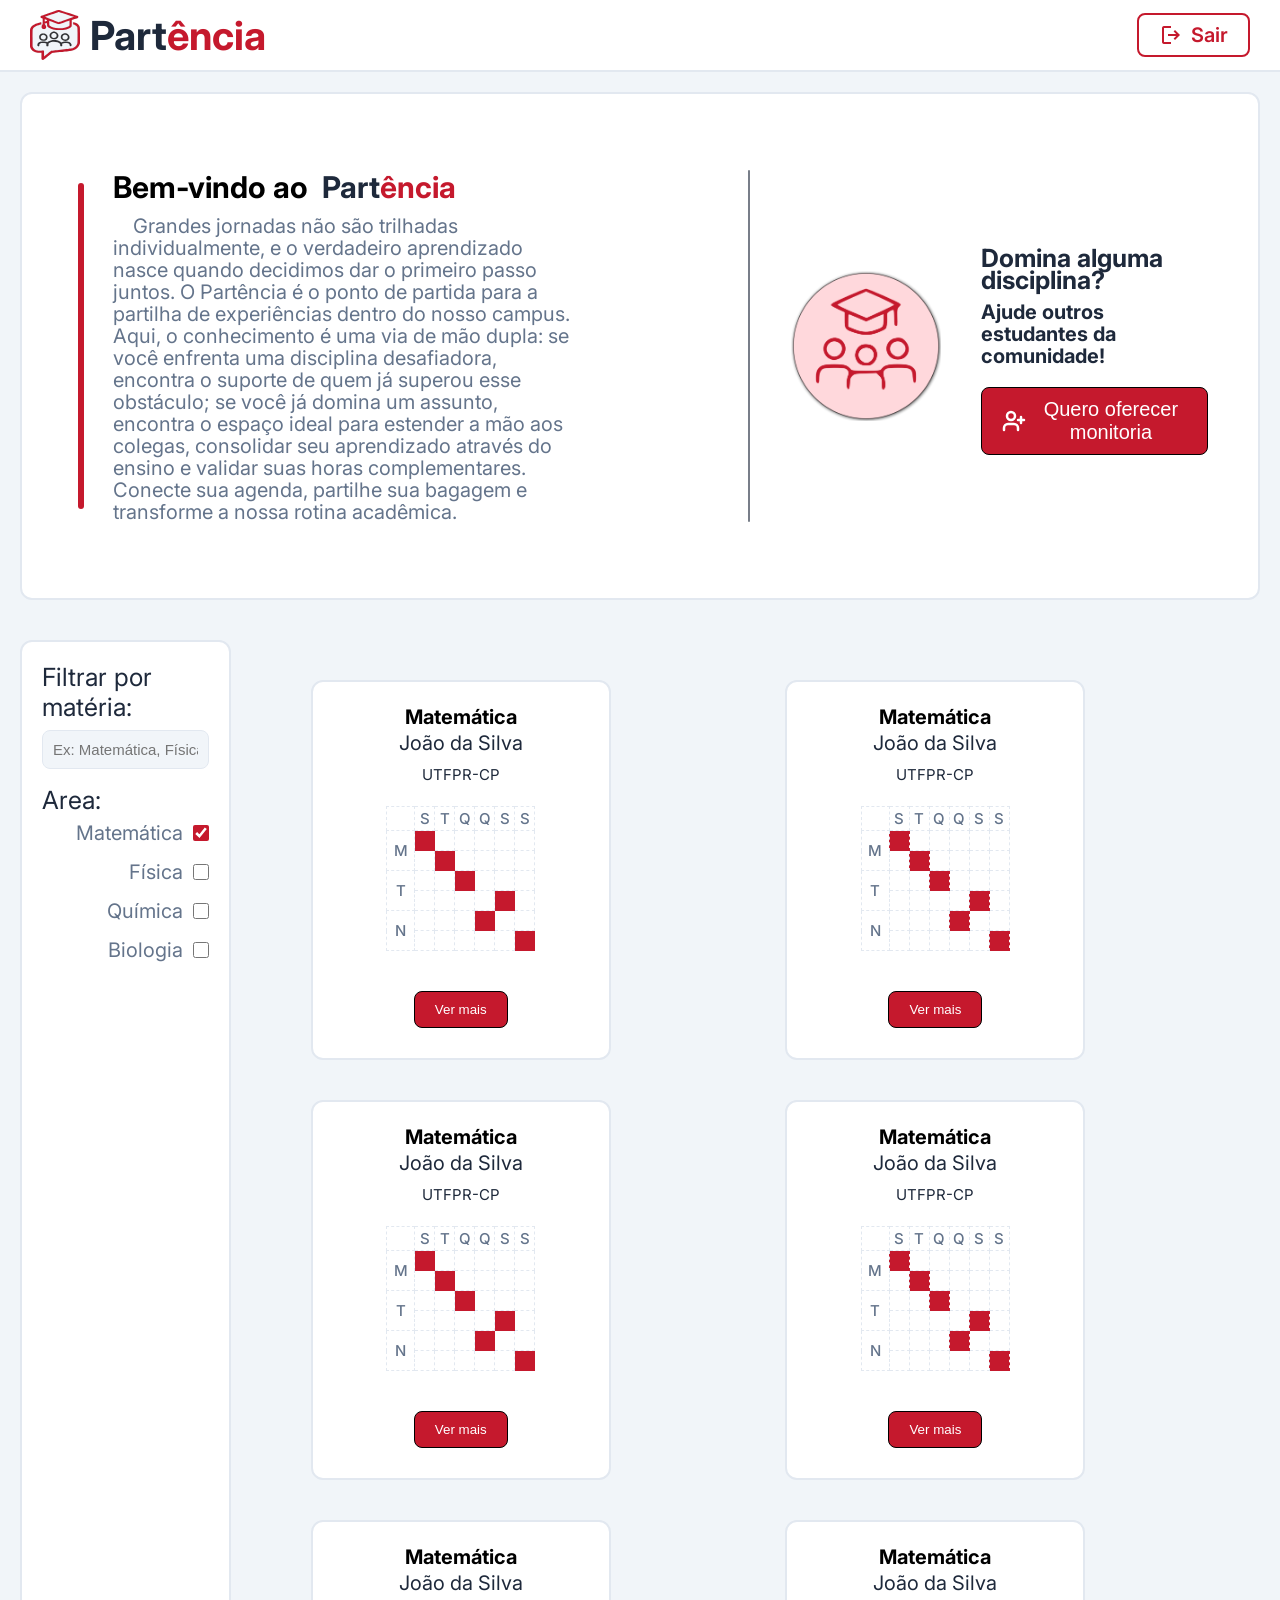
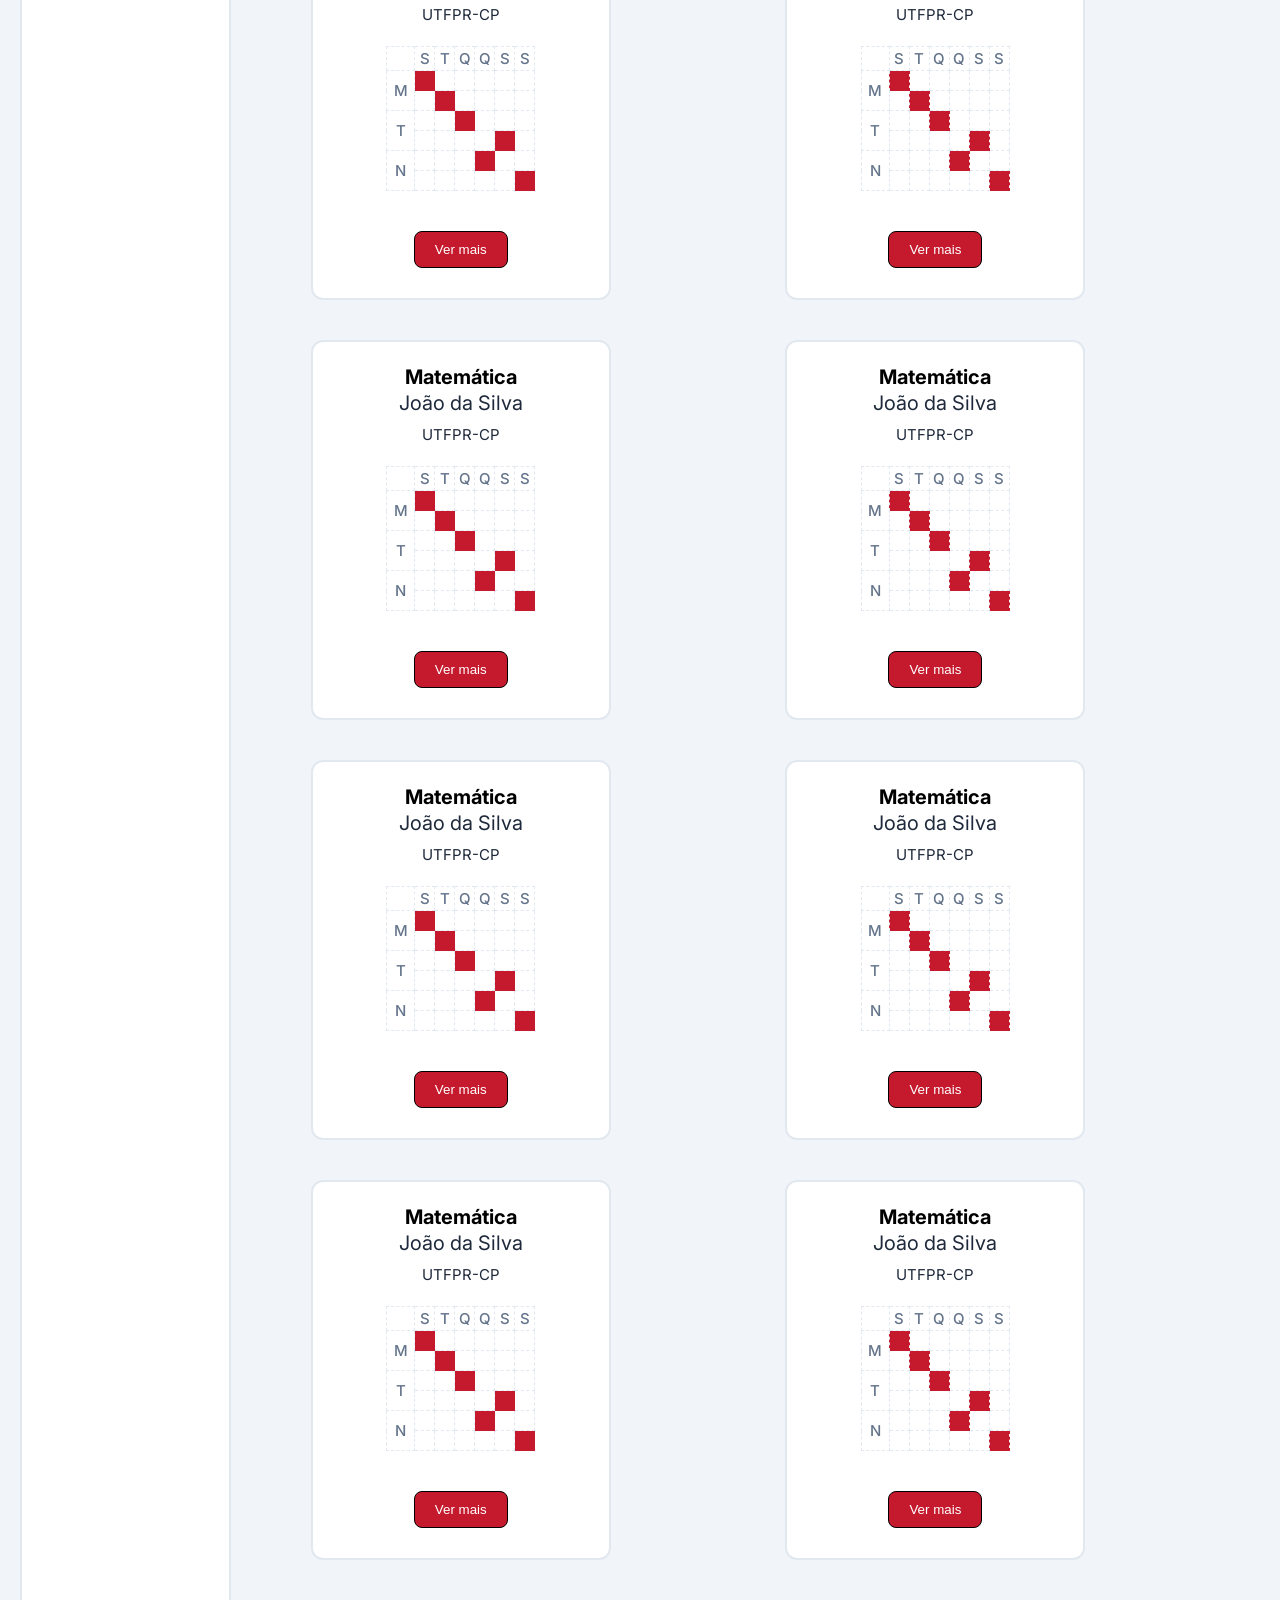
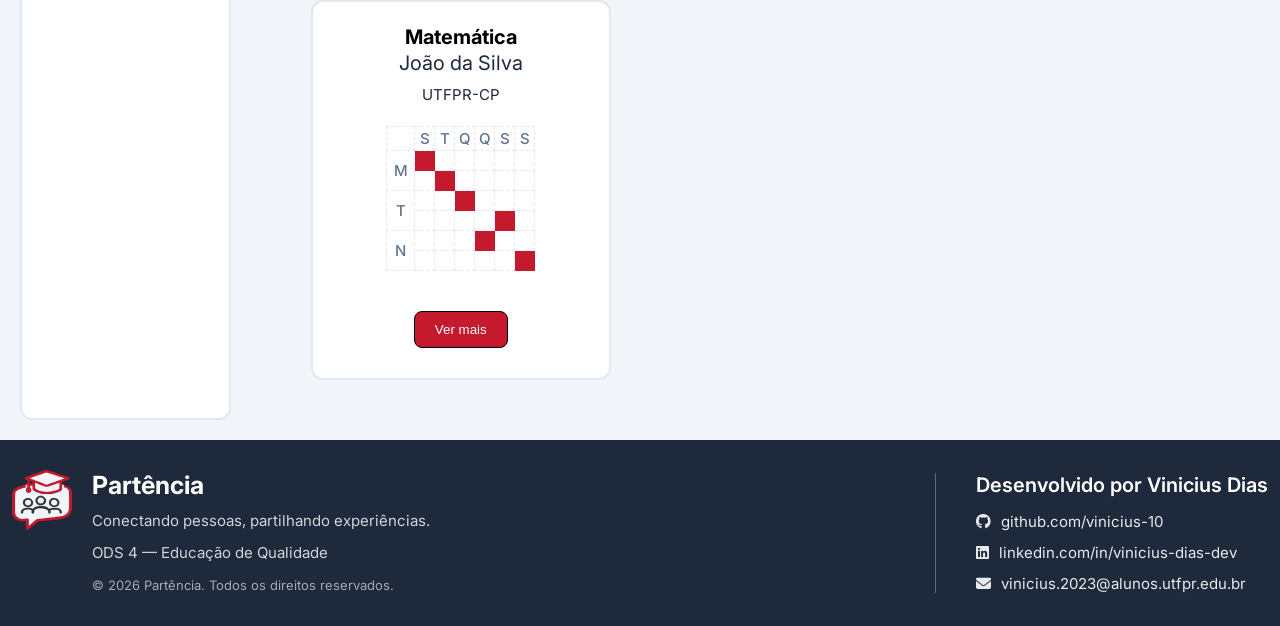
==== commit 54057f90: "finalização da landing page" ====
--- a/landingPage.html
+++ b/landingPage.html
@@ -82,91 +82,52 @@
 
             <section class="mural-container">
                 <div class="filter-container">
-                    <div class="filter-text">
-                        <label for="filter" class="fontMedium">Filtrar por matéria:</label>
-                        <input type="text" id="filter" placeholder="Ex: Matemática, Física..." class="filter-input fontSmall">
-                    </div>
-
-                    <div class="filter-options">
-                        <p class="fontMedium">Area:</p>
-                        <label for="filter[0]" class="fontSmall">Matemática</label>
-                        <input type="checkbox" id="filter[0]" name="filter" value="matematica">
-
-                        <label for="filter[1]" class="fontSmall">Física</label>
-                        <input type="checkbox" id="filter[1]" name="filter" value="fisica">
-
-                        <label for="filter[2]" class="fontSmall">Química</label>
-                        <input type="checkbox" id="filter[2]" name="filter" value="quimica">
-
-                        <label for="filter[3]" class="fontSmall">Biologia</label>
-                        <input type="checkbox" id="filter[3]" name="filter" value="biologia">
-
+
+                    <div class="filter-content">
+                        <div class="filter-text">
+                            <label for="filter" class="fontMedium">Filtrar por matéria:</label>
+                            <input type="text" id="filter" placeholder="Ex: Matemática, Física..." class="filter-input fontSmall">
+                        </div>
+
+                        <div class="filter-options">
+                            <p class="fontMedium">Area:</p>
+                            
+                            <div class="container-checkboxes">
+                                <label for="filter[0]" class="fontNormal">Matemática
+                                    <input type="checkbox" id="filter[0]" name="filter" value="matematica" checked> 
+                                </label>
+
+                                <label for="filter[1]" class="fontNormal">Física
+                                    <input type="checkbox" id="filter[1]" name="filter" value="fisica">
+                                </label>
+
+                                <label for="filter[2]" class="fontNormal">Química
+                                    <input type="checkbox" id="filter[2]" name="filter" value="quimica">
+                                </label>
+
+                                <label for="filter[3]" class="fontNormal">Biologia
+                                    <input type="checkbox" id="filter[3]" name="filter" value="biologia">
+                                </label>
+                            </div>
+                        </div>
                     </div>
                 </div>
 
                 <div class="list-container" id="list-container">
-                    <div class="card-container">
-                        <div class="card-text">
-                            <h4 class="fontNormal">Matemática</h4>
-                            <p class="fontSmall">João da Silva</p>
-                            <p class="fontSmall">UTFPR-CP</p>
-                        </div>
-                        
-                        <div class="card-calender">
-                            <table class="cal">
-                                <thead>
-                                    <tr>
-                                    <th></th>
-                                    <th>S</th><th>T</th><th>Q</th><th>Q</th><th>S</th><th>S</th>
-                                    </tr>
-                                </thead>
-                                <tbody>
-                                    <tr>
-                                        <td class="turno" rowspan="2">M</td>
-                                        <td class="on"></td><td></td><td></td><td></td><td></td><td></td>
-                                    </tr>
-                                    <tr>
-                                        <td></td><td class="on"></td><td></td><td></td><td></td><td></td>
-                                    </tr>
-
-                                    <tr>
-                                        <td class="turno" rowspan="2">T</td>
-                                        <td></td><td></td><td class="on"></td><td></td><td></td><td></td>
-                                    </tr>
-                                    <tr>
-                                        <td></td><td></td><td></td><td></td><td class="on"></td><td></td>
-                                    </tr>
-
-                                    <tr>
-                                        <td class="turno" rowspan="2">N</td>
-                                        <td></td><td></td><td></td><td class="on"></td><td></td><td></td>
-                                    </tr>
-                                    <tr>
-                                        <td></td><td></td><td></td><td></td><td></td><td class="on"></td>
-                                    </tr>
-                                </tbody>
-                            </table>
-                        </div>
-                        <div class="card-actions">
-                            <button class="btn-cta">
-                                Ver mais
-                            </button>
-                        </div>
-                    </div>
-
-                    <div class="card-container">
-                        <div class="card-text">
-                            <h4 class="fontNormal">Matemática</h4>
-                            <p class="fontSmall">João da Silva</p>
-                            <p class="fontSmall">UTFPR-CP</p>
-                        </div>
-                        
-                        <div class="card-calender">
-                            <table class="cal">
-                                <thead>
-                                    <tr>
-                                    <th></th>
-                                    <th>S</th><th>T</th><th>Q</th><th>Q</th><th>S</th><th>S</th>
+
+                    <div class="card-container" id="id[0]">
+                        <div class="card-text">
+                            <h4 class="fontNormal">Matemática</h4>
+                            <p class="fontNormal">João da Silva</p>
+                            <p class="fontSmall">UTFPR-CP</p>
+                        </div>
+                        
+                        <div class="card-calender">
+                            <table class="cal fontSmall">
+                                <thead>
+                                    <tr clas>
+                                        <th></th>
+                                        <th>S</th><th>T</th><th>Q</th><th>Q</th><th>S</th><th>S</th>
                                     </tr>
                                 </thead>
                                 <tbody>
@@ -203,251 +164,608 @@
                         </div>
                     </div>
                     
-                    <div class="card-container">
-                        <div class="card-text">
-                            <h4 class="fontNormal">Matemática</h4>
-                            <p class="fontSmall">João da Silva</p>
-                            <p class="fontSmall">UTFPR-CP</p>
-                        </div>
-                        
-                        <div class="card-calender">
-                            <table class="cal">
-                                <thead>
-                                    <tr>
-                                    <th></th>
-                                    <th>S</th><th>T</th><th>Q</th><th>Q</th><th>S</th><th>S</th>
-                                    </tr>
-                                </thead>
-                                <tbody>
-                                    <tr>
-                                        <td class="turno" rowspan="2">M</td>
-                                        <td class="on"></td><td></td><td></td><td></td><td></td><td></td>
-                                    </tr>
-                                    <tr>
-                                        <td></td><td class="on"></td><td></td><td></td><td></td><td></td>
-                                    </tr>
-
-                                    <tr>
-                                        <td class="turno" rowspan="2">T</td>
-                                        <td></td><td></td><td class="on"></td><td></td><td></td><td></td>
-                                    </tr>
-                                    <tr>
-                                        <td></td><td></td><td></td><td></td><td class="on"></td><td></td>
-                                    </tr>
-
-                                    <tr>
-                                        <td class="turno" rowspan="2">N</td>
-                                        <td></td><td></td><td></td><td class="on"></td><td></td><td></td>
-                                    </tr>
-                                    <tr>
-                                        <td></td><td></td><td></td><td></td><td></td><td class="on"></td>
-                                    </tr>
-                                </tbody>
-                            </table>
-                        </div>
-                        <div class="card-actions">
-                            <button class="btn-cta">
-                                Ver mais
-                            </button>
-                        </div>
-                    </div>
-
-                    <div class="card-container">
-                        <div class="card-text">
-                            <h4 class="fontNormal">Matemática</h4>
-                            <p class="fontSmall">João da Silva</p>
-                            <p class="fontSmall">UTFPR-CP</p>
-                        </div>
-                        
-                        <div class="card-calender">
-                            <table class="cal">
-                                <thead>
-                                    <tr>
-                                    <th></th>
-                                    <th>S</th><th>T</th><th>Q</th><th>Q</th><th>S</th><th>S</th>
-                                    </tr>
-                                </thead>
-                                <tbody>
-                                    <tr>
-                                        <td class="turno" rowspan="2">M</td>
-                                        <td class="on"></td><td></td><td></td><td></td><td></td><td></td>
-                                    </tr>
-                                    <tr>
-                                        <td></td><td class="on"></td><td></td><td></td><td></td><td></td>
-                                    </tr>
-
-                                    <tr>
-                                        <td class="turno" rowspan="2">T</td>
-                                        <td></td><td></td><td class="on"></td><td></td><td></td><td></td>
-                                    </tr>
-                                    <tr>
-                                        <td></td><td></td><td></td><td></td><td class="on"></td><td></td>
-                                    </tr>
-
-                                    <tr>
-                                        <td class="turno" rowspan="2">N</td>
-                                        <td></td><td></td><td></td><td class="on"></td><td></td><td></td>
-                                    </tr>
-                                    <tr>
-                                        <td></td><td></td><td></td><td></td><td></td><td class="on"></td>
-                                    </tr>
-                                </tbody>
-                            </table>
-                        </div>
-                        <div class="card-actions">
-                            <button class="btn-cta">
-                                Ver mais
-                            </button>
-                        </div>
-                    </div>
-
-                    <div class="card-container">
-                        <div class="card-text">
-                            <h4 class="fontNormal">Matemática</h4>
-                            <p class="fontSmall">João da Silva</p>
-                            <p class="fontSmall">UTFPR-CP</p>
-                        </div>
-                        
-                        <div class="card-calender">
-                            <table class="cal">
-                                <thead>
-                                    <tr>
-                                    <th></th>
-                                    <th>S</th><th>T</th><th>Q</th><th>Q</th><th>S</th><th>S</th>
-                                    </tr>
-                                </thead>
-                                <tbody>
-                                    <tr>
-                                        <td class="turno" rowspan="2">M</td>
-                                        <td class="on"></td><td></td><td></td><td></td><td></td><td></td>
-                                    </tr>
-                                    <tr>
-                                        <td></td><td class="on"></td><td></td><td></td><td></td><td></td>
-                                    </tr>
-
-                                    <tr>
-                                        <td class="turno" rowspan="2">T</td>
-                                        <td></td><td></td><td class="on"></td><td></td><td></td><td></td>
-                                    </tr>
-                                    <tr>
-                                        <td></td><td></td><td></td><td></td><td class="on"></td><td></td>
-                                    </tr>
-
-                                    <tr>
-                                        <td class="turno" rowspan="2">N</td>
-                                        <td></td><td></td><td></td><td class="on"></td><td></td><td></td>
-                                    </tr>
-                                    <tr>
-                                        <td></td><td></td><td></td><td></td><td></td><td class="on"></td>
-                                    </tr>
-                                </tbody>
-                            </table>
-                        </div>
-                        <div class="card-actions">
-                            <button class="btn-cta">
-                                Ver mais
-                            </button>
-                        </div>
-                    </div>
-
-                    <div class="card-container">
-                        <div class="card-text">
-                            <h4 class="fontNormal">Matemática</h4>
-                            <p class="fontSmall">João da Silva</p>
-                            <p class="fontSmall">UTFPR-CP</p>
-                        </div>
-                        
-                        <div class="card-calender">
-                            <table class="cal">
-                                <thead>
-                                    <tr>
-                                    <th></th>
-                                    <th>S</th><th>T</th><th>Q</th><th>Q</th><th>S</th><th>S</th>
-                                    </tr>
-                                </thead>
-                                <tbody>
-                                    <tr>
-                                        <td class="turno" rowspan="2">M</td>
-                                        <td class="on"></td><td></td><td></td><td></td><td></td><td></td>
-                                    </tr>
-                                    <tr>
-                                        <td></td><td class="on"></td><td></td><td></td><td></td><td></td>
-                                    </tr>
-
-                                    <tr>
-                                        <td class="turno" rowspan="2">T</td>
-                                        <td></td><td></td><td class="on"></td><td></td><td></td><td></td>
-                                    </tr>
-                                    <tr>
-                                        <td></td><td></td><td></td><td></td><td class="on"></td><td></td>
-                                    </tr>
-
-                                    <tr>
-                                        <td class="turno" rowspan="2">N</td>
-                                        <td></td><td></td><td></td><td class="on"></td><td></td><td></td>
-                                    </tr>
-                                    <tr>
-                                        <td></td><td></td><td></td><td></td><td></td><td class="on"></td>
-                                    </tr>
-                                </tbody>
-                            </table>
-                        </div>
-                        <div class="card-actions">
-                            <button class="btn-cta">
-                                Ver mais
-                            </button>
-                        </div>
-                    </div>
-
-
-                    <div class="card-container">
-                        <div class="card-text">
-                            <h4 class="fontNormal">Matemática</h4>
-                            <p class="fontSmall">João da Silva</p>
-                            <p class="fontSmall">UTFPR-CP</p>
-                        </div>
-                        
-                        <div class="card-calender">
-                            <table class="cal">
-                                <thead>
-                                    <tr>
-                                    <th></th>
-                                    <th>S</th><th>T</th><th>Q</th><th>Q</th><th>S</th><th>S</th>
-                                    </tr>
-                                </thead>
-                                <tbody>
-                                    <tr>
-                                        <td class="turno" rowspan="2">M</td>
-                                        <td class="on"></td><td></td><td></td><td></td><td></td><td></td>
-                                    </tr>
-                                    <tr>
-                                        <td></td><td class="on"></td><td></td><td></td><td></td><td></td>
-                                    </tr>
-
-                                    <tr>
-                                        <td class="turno" rowspan="2">T</td>
-                                        <td></td><td></td><td class="on"></td><td></td><td></td><td></td>
-                                    </tr>
-                                    <tr>
-                                        <td></td><td></td><td></td><td></td><td class="on"></td><td></td>
-                                    </tr>
-
-                                    <tr>
-                                        <td class="turno" rowspan="2">N</td>
-                                        <td></td><td></td><td></td><td class="on"></td><td></td><td></td>
-                                    </tr>
-                                    <tr>
-                                        <td></td><td></td><td></td><td></td><td></td><td class="on"></td>
-                                    </tr>
-                                </tbody>
-                            </table>
-                        </div>
-                        <div class="card-actions">
-                            <button class="btn-cta">
-                                Ver mais
-                            </button>
-                        </div>
-                    </div>
+                    
+                    
+                    <div class="card-container" id="id[0]">
+                        <div class="card-text">
+                            <h4 class="fontNormal">Matemática</h4>
+                            <p class="fontNormal">João da Silva</p>
+                            <p class="fontSmall">UTFPR-CP</p>
+                        </div>
+                        
+                        <div class="card-calender">
+                            <table class="cal fontSmall">
+                                <thead>
+                                    <tr clas>
+                                        <th></th>
+                                        <th>S</th><th>T</th><th>Q</th><th>Q</th><th>S</th><th>S</th>
+                                    </tr>
+                                </thead>
+                                <tbody>
+                                    <tr>
+                                        <td class="turno" rowspan="2">M</td>
+                                        <td class="on"></td><td></td><td></td><td></td><td></td><td></td>
+                                    </tr>
+                                    <tr>
+                                        <td></td><td class="on"></td><td></td><td></td><td></td><td></td>
+                                    </tr>
+
+                                    <tr>
+                                        <td class="turno" rowspan="2">T</td>
+                                        <td></td><td></td><td class="on"></td><td></td><td></td><td></td>
+                                    </tr>
+                                    <tr>
+                                        <td></td><td></td><td></td><td></td><td class="on"></td><td></td>
+                                    </tr>
+
+                                    <tr>
+                                        <td class="turno" rowspan="2">N</td>
+                                        <td></td><td></td><td></td><td class="on"></td><td></td><td></td>
+                                    </tr>
+                                    <tr>
+                                        <td></td><td></td><td></td><td></td><td></td><td class="on"></td>
+                                    </tr>
+                                </tbody>
+                            </table>
+                        </div>
+                        <div class="card-actions">
+                            <button class="btn-cta">
+                                Ver mais
+                            </button>
+                        </div>
+                    </div>
+
+
+                    <div class="card-container" id="id[0]">
+                        <div class="card-text">
+                            <h4 class="fontNormal">Matemática</h4>
+                            <p class="fontNormal">João da Silva</p>
+                            <p class="fontSmall">UTFPR-CP</p>
+                        </div>
+                        
+                        <div class="card-calender">
+                            <table class="cal fontSmall">
+                                <thead>
+                                    <tr clas>
+                                        <th></th>
+                                        <th>S</th><th>T</th><th>Q</th><th>Q</th><th>S</th><th>S</th>
+                                    </tr>
+                                </thead>
+                                <tbody>
+                                    <tr>
+                                        <td class="turno" rowspan="2">M</td>
+                                        <td class="on"></td><td></td><td></td><td></td><td></td><td></td>
+                                    </tr>
+                                    <tr>
+                                        <td></td><td class="on"></td><td></td><td></td><td></td><td></td>
+                                    </tr>
+
+                                    <tr>
+                                        <td class="turno" rowspan="2">T</td>
+                                        <td></td><td></td><td class="on"></td><td></td><td></td><td></td>
+                                    </tr>
+                                    <tr>
+                                        <td></td><td></td><td></td><td></td><td class="on"></td><td></td>
+                                    </tr>
+
+                                    <tr>
+                                        <td class="turno" rowspan="2">N</td>
+                                        <td></td><td></td><td></td><td class="on"></td><td></td><td></td>
+                                    </tr>
+                                    <tr>
+                                        <td></td><td></td><td></td><td></td><td></td><td class="on"></td>
+                                    </tr>
+                                </tbody>
+                            </table>
+                        </div>
+                        <div class="card-actions">
+                            <button class="btn-cta">
+                                Ver mais
+                            </button>
+                        </div>
+                    </div>
+
+
+                    <div class="card-container" id="id[0]">
+                        <div class="card-text">
+                            <h4 class="fontNormal">Matemática</h4>
+                            <p class="fontNormal">João da Silva</p>
+                            <p class="fontSmall">UTFPR-CP</p>
+                        </div>
+                        
+                        <div class="card-calender">
+                            <table class="cal fontSmall">
+                                <thead>
+                                    <tr clas>
+                                        <th></th>
+                                        <th>S</th><th>T</th><th>Q</th><th>Q</th><th>S</th><th>S</th>
+                                    </tr>
+                                </thead>
+                                <tbody>
+                                    <tr>
+                                        <td class="turno" rowspan="2">M</td>
+                                        <td class="on"></td><td></td><td></td><td></td><td></td><td></td>
+                                    </tr>
+                                    <tr>
+                                        <td></td><td class="on"></td><td></td><td></td><td></td><td></td>
+                                    </tr>
+
+                                    <tr>
+                                        <td class="turno" rowspan="2">T</td>
+                                        <td></td><td></td><td class="on"></td><td></td><td></td><td></td>
+                                    </tr>
+                                    <tr>
+                                        <td></td><td></td><td></td><td></td><td class="on"></td><td></td>
+                                    </tr>
+
+                                    <tr>
+                                        <td class="turno" rowspan="2">N</td>
+                                        <td></td><td></td><td></td><td class="on"></td><td></td><td></td>
+                                    </tr>
+                                    <tr>
+                                        <td></td><td></td><td></td><td></td><td></td><td class="on"></td>
+                                    </tr>
+                                </tbody>
+                            </table>
+                        </div>
+                        <div class="card-actions">
+                            <button class="btn-cta">
+                                Ver mais
+                            </button>
+                        </div>
+                    </div>
+
+
+                    <div class="card-container" id="id[0]">
+                        <div class="card-text">
+                            <h4 class="fontNormal">Matemática</h4>
+                            <p class="fontNormal">João da Silva</p>
+                            <p class="fontSmall">UTFPR-CP</p>
+                        </div>
+                        
+                        <div class="card-calender">
+                            <table class="cal fontSmall">
+                                <thead>
+                                    <tr clas>
+                                        <th></th>
+                                        <th>S</th><th>T</th><th>Q</th><th>Q</th><th>S</th><th>S</th>
+                                    </tr>
+                                </thead>
+                                <tbody>
+                                    <tr>
+                                        <td class="turno" rowspan="2">M</td>
+                                        <td class="on"></td><td></td><td></td><td></td><td></td><td></td>
+                                    </tr>
+                                    <tr>
+                                        <td></td><td class="on"></td><td></td><td></td><td></td><td></td>
+                                    </tr>
+
+                                    <tr>
+                                        <td class="turno" rowspan="2">T</td>
+                                        <td></td><td></td><td class="on"></td><td></td><td></td><td></td>
+                                    </tr>
+                                    <tr>
+                                        <td></td><td></td><td></td><td></td><td class="on"></td><td></td>
+                                    </tr>
+
+                                    <tr>
+                                        <td class="turno" rowspan="2">N</td>
+                                        <td></td><td></td><td></td><td class="on"></td><td></td><td></td>
+                                    </tr>
+                                    <tr>
+                                        <td></td><td></td><td></td><td></td><td></td><td class="on"></td>
+                                    </tr>
+                                </tbody>
+                            </table>
+                        </div>
+                        <div class="card-actions">
+                            <button class="btn-cta">
+                                Ver mais
+                            </button>
+                        </div>
+                    </div>
+
+
+                    <div class="card-container" id="id[0]">
+                        <div class="card-text">
+                            <h4 class="fontNormal">Matemática</h4>
+                            <p class="fontNormal">João da Silva</p>
+                            <p class="fontSmall">UTFPR-CP</p>
+                        </div>
+                        
+                        <div class="card-calender">
+                            <table class="cal fontSmall">
+                                <thead>
+                                    <tr clas>
+                                        <th></th>
+                                        <th>S</th><th>T</th><th>Q</th><th>Q</th><th>S</th><th>S</th>
+                                    </tr>
+                                </thead>
+                                <tbody>
+                                    <tr>
+                                        <td class="turno" rowspan="2">M</td>
+                                        <td class="on"></td><td></td><td></td><td></td><td></td><td></td>
+                                    </tr>
+                                    <tr>
+                                        <td></td><td class="on"></td><td></td><td></td><td></td><td></td>
+                                    </tr>
+
+                                    <tr>
+                                        <td class="turno" rowspan="2">T</td>
+                                        <td></td><td></td><td class="on"></td><td></td><td></td><td></td>
+                                    </tr>
+                                    <tr>
+                                        <td></td><td></td><td></td><td></td><td class="on"></td><td></td>
+                                    </tr>
+
+                                    <tr>
+                                        <td class="turno" rowspan="2">N</td>
+                                        <td></td><td></td><td></td><td class="on"></td><td></td><td></td>
+                                    </tr>
+                                    <tr>
+                                        <td></td><td></td><td></td><td></td><td></td><td class="on"></td>
+                                    </tr>
+                                </tbody>
+                            </table>
+                        </div>
+                        <div class="card-actions">
+                            <button class="btn-cta">
+                                Ver mais
+                            </button>
+                        </div>
+                    </div>
+
+
+                    <div class="card-container" id="id[0]">
+                        <div class="card-text">
+                            <h4 class="fontNormal">Matemática</h4>
+                            <p class="fontNormal">João da Silva</p>
+                            <p class="fontSmall">UTFPR-CP</p>
+                        </div>
+                        
+                        <div class="card-calender">
+                            <table class="cal fontSmall">
+                                <thead>
+                                    <tr clas>
+                                        <th></th>
+                                        <th>S</th><th>T</th><th>Q</th><th>Q</th><th>S</th><th>S</th>
+                                    </tr>
+                                </thead>
+                                <tbody>
+                                    <tr>
+                                        <td class="turno" rowspan="2">M</td>
+                                        <td class="on"></td><td></td><td></td><td></td><td></td><td></td>
+                                    </tr>
+                                    <tr>
+                                        <td></td><td class="on"></td><td></td><td></td><td></td><td></td>
+                                    </tr>
+
+                                    <tr>
+                                        <td class="turno" rowspan="2">T</td>
+                                        <td></td><td></td><td class="on"></td><td></td><td></td><td></td>
+                                    </tr>
+                                    <tr>
+                                        <td></td><td></td><td></td><td></td><td class="on"></td><td></td>
+                                    </tr>
+
+                                    <tr>
+                                        <td class="turno" rowspan="2">N</td>
+                                        <td></td><td></td><td></td><td class="on"></td><td></td><td></td>
+                                    </tr>
+                                    <tr>
+                                        <td></td><td></td><td></td><td></td><td></td><td class="on"></td>
+                                    </tr>
+                                </tbody>
+                            </table>
+                        </div>
+                        <div class="card-actions">
+                            <button class="btn-cta">
+                                Ver mais
+                            </button>
+                        </div>
+                    </div>
+
+
+                    <div class="card-container" id="id[0]">
+                        <div class="card-text">
+                            <h4 class="fontNormal">Matemática</h4>
+                            <p class="fontNormal">João da Silva</p>
+                            <p class="fontSmall">UTFPR-CP</p>
+                        </div>
+                        
+                        <div class="card-calender">
+                            <table class="cal fontSmall">
+                                <thead>
+                                    <tr clas>
+                                        <th></th>
+                                        <th>S</th><th>T</th><th>Q</th><th>Q</th><th>S</th><th>S</th>
+                                    </tr>
+                                </thead>
+                                <tbody>
+                                    <tr>
+                                        <td class="turno" rowspan="2">M</td>
+                                        <td class="on"></td><td></td><td></td><td></td><td></td><td></td>
+                                    </tr>
+                                    <tr>
+                                        <td></td><td class="on"></td><td></td><td></td><td></td><td></td>
+                                    </tr>
+
+                                    <tr>
+                                        <td class="turno" rowspan="2">T</td>
+                                        <td></td><td></td><td class="on"></td><td></td><td></td><td></td>
+                                    </tr>
+                                    <tr>
+                                        <td></td><td></td><td></td><td></td><td class="on"></td><td></td>
+                                    </tr>
+
+                                    <tr>
+                                        <td class="turno" rowspan="2">N</td>
+                                        <td></td><td></td><td></td><td class="on"></td><td></td><td></td>
+                                    </tr>
+                                    <tr>
+                                        <td></td><td></td><td></td><td></td><td></td><td class="on"></td>
+                                    </tr>
+                                </tbody>
+                            </table>
+                        </div>
+                        <div class="card-actions">
+                            <button class="btn-cta">
+                                Ver mais
+                            </button>
+                        </div>
+                    </div>
+
+
+                    <div class="card-container" id="id[0]">
+                        <div class="card-text">
+                            <h4 class="fontNormal">Matemática</h4>
+                            <p class="fontNormal">João da Silva</p>
+                            <p class="fontSmall">UTFPR-CP</p>
+                        </div>
+                        
+                        <div class="card-calender">
+                            <table class="cal fontSmall">
+                                <thead>
+                                    <tr clas>
+                                        <th></th>
+                                        <th>S</th><th>T</th><th>Q</th><th>Q</th><th>S</th><th>S</th>
+                                    </tr>
+                                </thead>
+                                <tbody>
+                                    <tr>
+                                        <td class="turno" rowspan="2">M</td>
+                                        <td class="on"></td><td></td><td></td><td></td><td></td><td></td>
+                                    </tr>
+                                    <tr>
+                                        <td></td><td class="on"></td><td></td><td></td><td></td><td></td>
+                                    </tr>
+
+                                    <tr>
+                                        <td class="turno" rowspan="2">T</td>
+                                        <td></td><td></td><td class="on"></td><td></td><td></td><td></td>
+                                    </tr>
+                                    <tr>
+                                        <td></td><td></td><td></td><td></td><td class="on"></td><td></td>
+                                    </tr>
+
+                                    <tr>
+                                        <td class="turno" rowspan="2">N</td>
+                                        <td></td><td></td><td></td><td class="on"></td><td></td><td></td>
+                                    </tr>
+                                    <tr>
+                                        <td></td><td></td><td></td><td></td><td></td><td class="on"></td>
+                                    </tr>
+                                </tbody>
+                            </table>
+                        </div>
+                        <div class="card-actions">
+                            <button class="btn-cta">
+                                Ver mais
+                            </button>
+                        </div>
+                    </div>
+
+
+                    <div class="card-container" id="id[0]">
+                        <div class="card-text">
+                            <h4 class="fontNormal">Matemática</h4>
+                            <p class="fontNormal">João da Silva</p>
+                            <p class="fontSmall">UTFPR-CP</p>
+                        </div>
+                        
+                        <div class="card-calender">
+                            <table class="cal fontSmall">
+                                <thead>
+                                    <tr clas>
+                                        <th></th>
+                                        <th>S</th><th>T</th><th>Q</th><th>Q</th><th>S</th><th>S</th>
+                                    </tr>
+                                </thead>
+                                <tbody>
+                                    <tr>
+                                        <td class="turno" rowspan="2">M</td>
+                                        <td class="on"></td><td></td><td></td><td></td><td></td><td></td>
+                                    </tr>
+                                    <tr>
+                                        <td></td><td class="on"></td><td></td><td></td><td></td><td></td>
+                                    </tr>
+
+                                    <tr>
+                                        <td class="turno" rowspan="2">T</td>
+                                        <td></td><td></td><td class="on"></td><td></td><td></td><td></td>
+                                    </tr>
+                                    <tr>
+                                        <td></td><td></td><td></td><td></td><td class="on"></td><td></td>
+                                    </tr>
+
+                                    <tr>
+                                        <td class="turno" rowspan="2">N</td>
+                                        <td></td><td></td><td></td><td class="on"></td><td></td><td></td>
+                                    </tr>
+                                    <tr>
+                                        <td></td><td></td><td></td><td></td><td></td><td class="on"></td>
+                                    </tr>
+                                </tbody>
+                            </table>
+                        </div>
+                        <div class="card-actions">
+                            <button class="btn-cta">
+                                Ver mais
+                            </button>
+                        </div>
+                    </div>
+
+
+                    <div class="card-container" id="id[0]">
+                        <div class="card-text">
+                            <h4 class="fontNormal">Matemática</h4>
+                            <p class="fontNormal">João da Silva</p>
+                            <p class="fontSmall">UTFPR-CP</p>
+                        </div>
+                        
+                        <div class="card-calender">
+                            <table class="cal fontSmall">
+                                <thead>
+                                    <tr clas>
+                                        <th></th>
+                                        <th>S</th><th>T</th><th>Q</th><th>Q</th><th>S</th><th>S</th>
+                                    </tr>
+                                </thead>
+                                <tbody>
+                                    <tr>
+                                        <td class="turno" rowspan="2">M</td>
+                                        <td class="on"></td><td></td><td></td><td></td><td></td><td></td>
+                                    </tr>
+                                    <tr>
+                                        <td></td><td class="on"></td><td></td><td></td><td></td><td></td>
+                                    </tr>
+
+                                    <tr>
+                                        <td class="turno" rowspan="2">T</td>
+                                        <td></td><td></td><td class="on"></td><td></td><td></td><td></td>
+                                    </tr>
+                                    <tr>
+                                        <td></td><td></td><td></td><td></td><td class="on"></td><td></td>
+                                    </tr>
+
+                                    <tr>
+                                        <td class="turno" rowspan="2">N</td>
+                                        <td></td><td></td><td></td><td class="on"></td><td></td><td></td>
+                                    </tr>
+                                    <tr>
+                                        <td></td><td></td><td></td><td></td><td></td><td class="on"></td>
+                                    </tr>
+                                </tbody>
+                            </table>
+                        </div>
+                        <div class="card-actions">
+                            <button class="btn-cta">
+                                Ver mais
+                            </button>
+                        </div>
+                    </div>
+
+
+                    <div class="card-container" id="id[0]">
+                        <div class="card-text">
+                            <h4 class="fontNormal">Matemática</h4>
+                            <p class="fontNormal">João da Silva</p>
+                            <p class="fontSmall">UTFPR-CP</p>
+                        </div>
+                        
+                        <div class="card-calender">
+                            <table class="cal fontSmall">
+                                <thead>
+                                    <tr clas>
+                                        <th></th>
+                                        <th>S</th><th>T</th><th>Q</th><th>Q</th><th>S</th><th>S</th>
+                                    </tr>
+                                </thead>
+                                <tbody>
+                                    <tr>
+                                        <td class="turno" rowspan="2">M</td>
+                                        <td class="on"></td><td></td><td></td><td></td><td></td><td></td>
+                                    </tr>
+                                    <tr>
+                                        <td></td><td class="on"></td><td></td><td></td><td></td><td></td>
+                                    </tr>
+
+                                    <tr>
+                                        <td class="turno" rowspan="2">T</td>
+                                        <td></td><td></td><td class="on"></td><td></td><td></td><td></td>
+                                    </tr>
+                                    <tr>
+                                        <td></td><td></td><td></td><td></td><td class="on"></td><td></td>
+                                    </tr>
+
+                                    <tr>
+                                        <td class="turno" rowspan="2">N</td>
+                                        <td></td><td></td><td></td><td class="on"></td><td></td><td></td>
+                                    </tr>
+                                    <tr>
+                                        <td></td><td></td><td></td><td></td><td></td><td class="on"></td>
+                                    </tr>
+                                </tbody>
+                            </table>
+                        </div>
+                        <div class="card-actions">
+                            <button class="btn-cta">
+                                Ver mais
+                            </button>
+                        </div>
+                    </div>
+
+                    <div class="card-container" id="id[0]">
+                        <div class="card-text">
+                            <h4 class="fontNormal">Matemática</h4>
+                            <p class="fontNormal">João da Silva</p>
+                            <p class="fontSmall">UTFPR-CP</p>
+                        </div>
+                        
+                        <div class="card-calender">
+                            <table class="cal fontSmall">
+                                <thead>
+                                    <tr clas>
+                                        <th></th>
+                                        <th>S</th><th>T</th><th>Q</th><th>Q</th><th>S</th><th>S</th>
+                                    </tr>
+                                </thead>
+                                <tbody>
+                                    <tr>
+                                        <td class="turno" rowspan="2">M</td>
+                                        <td class="on"></td><td></td><td></td><td></td><td></td><td></td>
+                                    </tr>
+                                    <tr>
+                                        <td></td><td class="on"></td><td></td><td></td><td></td><td></td>
+                                    </tr>
+
+                                    <tr>
+                                        <td class="turno" rowspan="2">T</td>
+                                        <td></td><td></td><td class="on"></td><td></td><td></td><td></td>
+                                    </tr>
+                                    <tr>
+                                        <td></td><td></td><td></td><td></td><td class="on"></td><td></td>
+                                    </tr>
+
+                                    <tr>
+                                        <td class="turno" rowspan="2">N</td>
+                                        <td></td><td></td><td></td><td class="on"></td><td></td><td></td>
+                                    </tr>
+                                    <tr>
+                                        <td></td><td></td><td></td><td></td><td></td><td class="on"></td>
+                                    </tr>
+                                </tbody>
+                            </table>
+                        </div>
+                        <div class="card-actions">
+                            <button class="btn-cta">
+                                Ver mais
+                            </button>
+                        </div>
+                    </div>
+
+
+                    
                 </div>
 
             </section>
--- a/css/main-landingPage.css
+++ b/css/main-landingPage.css
@@ -76,41 +76,7 @@
                         font-weight: bold;
                     }
 
-                    .btn-cta{
-                        margin-top: 20px;
-                        padding: 10px 20px;
-                        background-color: var(--cor-ods);
-                        color: var(--fundo-card);
-                        border: 1px solid #000;
-                        border-radius: 8px;
-                        cursor: pointer;
-                        transition: background-color 0.3s ease, transform 0.2s ease, box-shadow 0.2s ease;
-                        display: flex;
-                        align-items: center;
-
-                        .lucide{
-                            display: block;
-                            flex-shrink: 0;
-                            width: 2.4rem;
-                            height: auto;
-                        }
-
-                        &:hover{
-                            background-color: var(--cor-ods-hover);
-                            transform: scale(1.005);
-                            box-shadow: 0 8px 24px rgba(0, 0, 0, 0.027);
-                        }
-
-                        .button-content{
-                            display: flex;
-                            flex-direction: row;
-                            align-items: center;
-                            width:fit-content;
-                            margin: 0 auto;
-                            gap: 8px;
-                            
-                        }
-                    }
+                    
                 }
             }
 
@@ -128,37 +94,143 @@
         }
 
 
-        .cal {
-            border-collapse: collapse;
-            font-size: 12px;
-        }
-
-        .cal th,
-        .cal td {
-            width: 52px;
-            height: 32px;
-            text-align: center;
-            border: 0.5px solid var(--borda);
-            color: var(--texto-secundario);
-        }
-
-        .cal th {
-            font-weight: 500;
-            font-size: 11px;
-            color: var(--texto-secundario);
-            height: 24px;
-        }
-
-        .cal td.turno {
-            font-weight: 500;
-            background-color: var(--fundo-card);
-            width: 28px;
-        }
-
-        .cal td.on {
-            background: var(--cor-ods);
-            border-color: var(--cor-ods);
-        }
+        .mural-container{
+            display: flex;
+            flex-direction: row;
+            gap: 40px;
+            margin-top: 40px;
+
+
+            .filter-container{
+                padding: 20px;
+                width: 17%;
+                background-color: var(--fundo-card);
+                border-radius: 12px;
+                border: 2px solid var(--borda);  
+                
+                .filter-content{
+                    display: flex;
+                    flex-direction: column;
+                    align-items: stretch;
+                    gap: 10px;
+
+                    position: sticky;
+                    top: 9rem;
+
+                    .filter-text{
+                        color: var(--texto-principal);
+                        display: flex;
+                        flex-direction: column;
+                        gap: 8px;
+                        
+
+                        .filter-input{
+                            padding: 10px;
+                            border: 1px solid var(--borda);
+                            border-radius: 8px;
+                            background-color: var(--fundo-canvas);
+                        }
+                    }
+
+                    .filter-options{
+                        display: flex;
+                        flex-direction: column;
+                        gap: 10px;
+                        p{
+                            color: var(--texto-principal);
+                        }
+
+                        .container-checkboxes{
+                            display: flex;
+                            flex-direction: column;
+                            align-items: flex-end;
+                            gap: 15px;
+
+                            label{
+                                cursor: pointer;
+                                display: flex;
+                                flex-direction: row;
+                                align-items: center;
+                                gap: 10px;
+                                color: var(--texto-secundario);
+
+                                input[type="checkbox"]{
+                                    width: 16px;
+                                    height: 16px;
+                                    accent-color: var(--cor-ods);
+                                }
+                            }
+
+                            
+                        }
+                            
+                    }
+                }
+                
+            }
+
+            .list-container{
+                flex: 1;
+                padding: 40px;
+
+                display: grid;
+                grid-template-columns: repeat(auto-fit, minmax(300px, 1fr));
+                gap: 40px;
+
+                .card-container{
+                    width: 300px;
+                    background-color: var(--fundo-card);
+                    border-radius: 12px;
+                    border: 2px solid var(--borda);
+                    padding: 30px;
+                    display: flex;
+                    flex-direction: column;
+                    align-items: center;
+                    gap: 20px;
+
+                    .card-text{
+                        display: flex;
+                        flex-direction: column;
+                        align-items: center;
+                        line-height: 1rem;
+                    }
+
+                    .cal {
+                        border-collapse: collapse;
+                    }
+
+                    .cal th, .cal td {
+                        width: 20px;
+                        height: 20px;
+                        text-align: center;
+                        border: 0.1px dashed  var(--borda);
+                        color: var(--texto-secundario);
+                    }
+
+                    .cal th {
+                        font-weight: 500;
+                        color: var(--texto-secundario);
+                        height: 24px;
+                    }
+
+                    .cal td.turno {
+                        font-weight: 500;
+                        background-color: var(--fundo-card);
+                        width: 28px;
+                    }
+
+                    .cal td.on {
+                        background: var(--cor-ods);
+                        border-color: var(--cor-ods);
+                    }
+                }
+            }
+
+            
+
+        }
+
+        
     }
 
     .student-image{
@@ -166,5 +238,41 @@
         height: auto;
     }
 
+    .btn-cta{
+        margin-top: 20px;
+        padding: 10px 20px;
+        background-color: var(--cor-ods);
+        color: var(--fundo-card);
+        border: 1px solid #000;
+        border-radius: 8px;
+        cursor: pointer;
+        transition: background-color 0.3s ease, transform 0.2s ease, box-shadow 0.2s ease;
+        display: flex;
+        align-items: center;
+        justify-content: center;
+        
+        .lucide{
+            display: block;
+            flex-shrink: 0;
+            width: 2.4rem;
+            height: auto;
+        }
+
+        &:hover{
+            background-color: var(--cor-ods-hover);
+            transform: scale(1.005);
+            box-shadow: 0 8px 24px rgba(0, 0, 0, 0.027);
+        }
+
+        .button-content{
+            display: flex;
+            flex-direction: row;
+            align-items: center;
+            width:fit-content;
+            gap: 8px;
+        }
+    }
+
     
-}+}
+
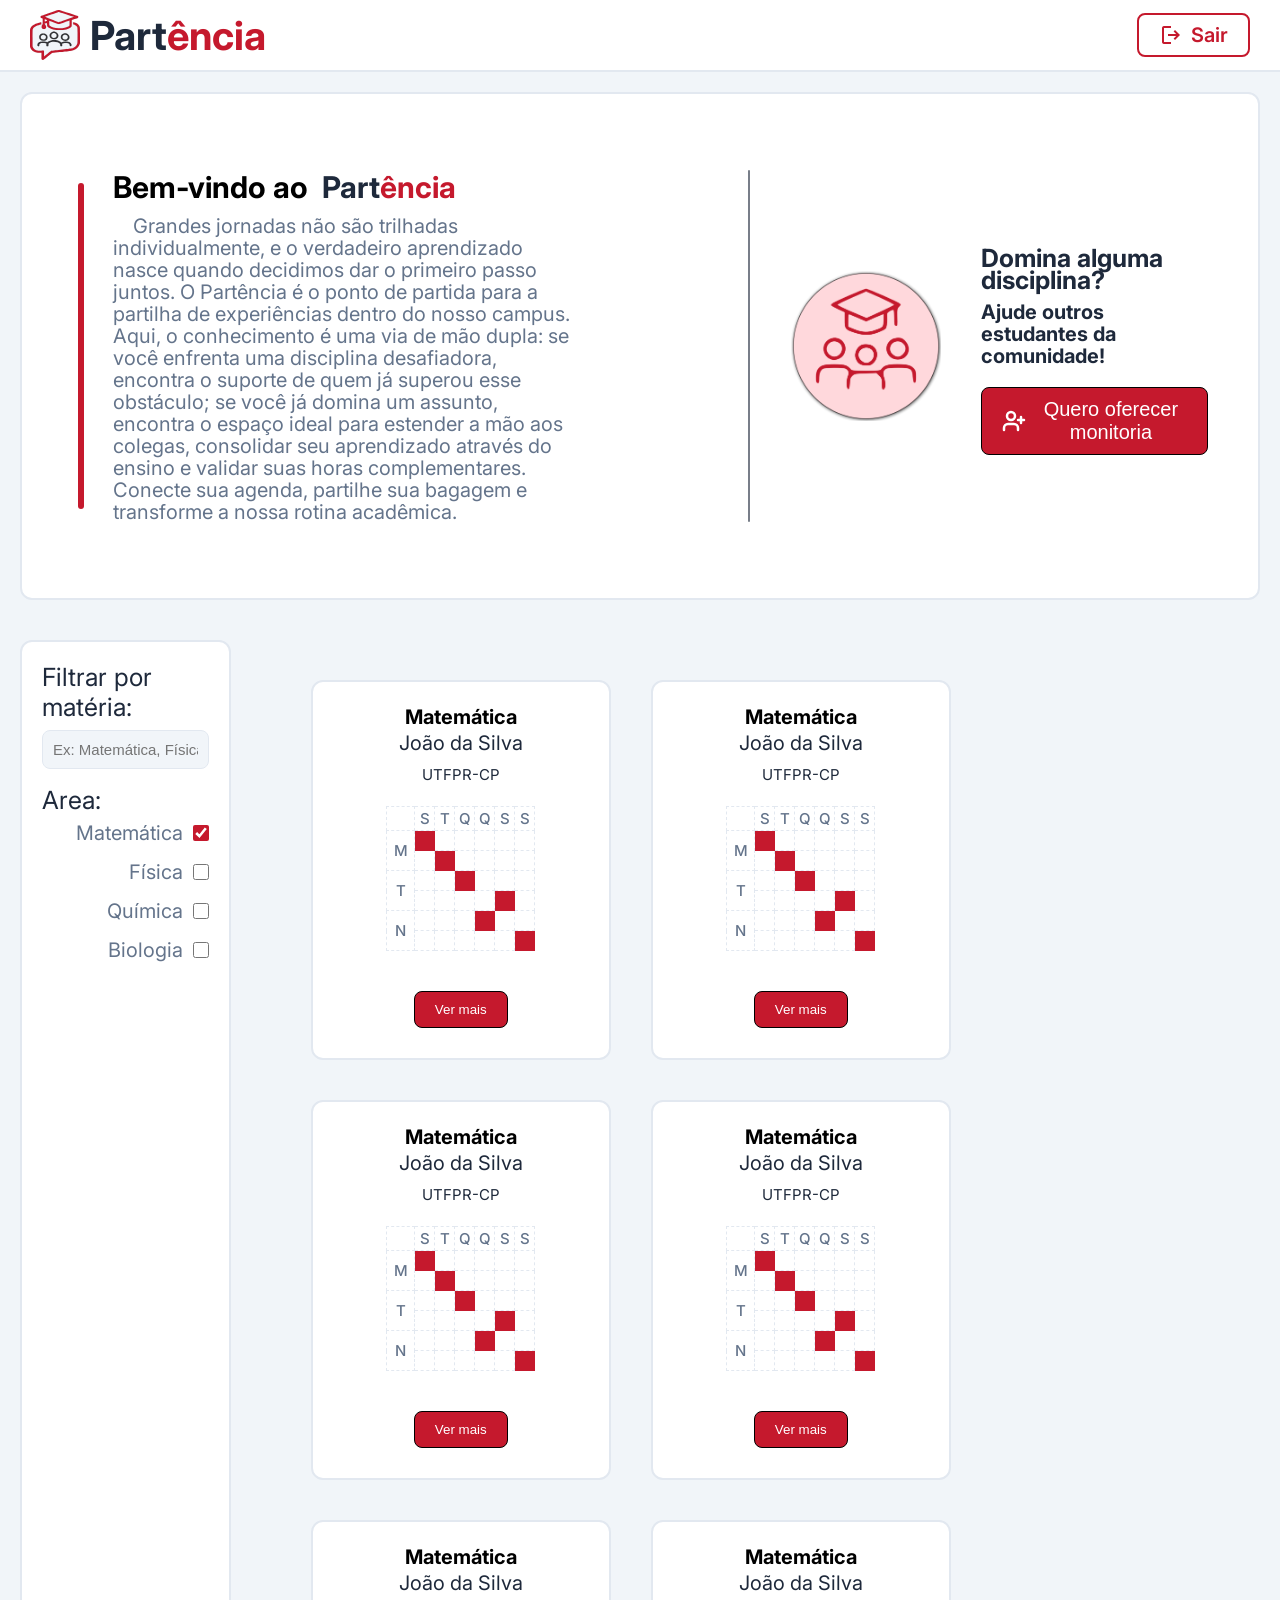
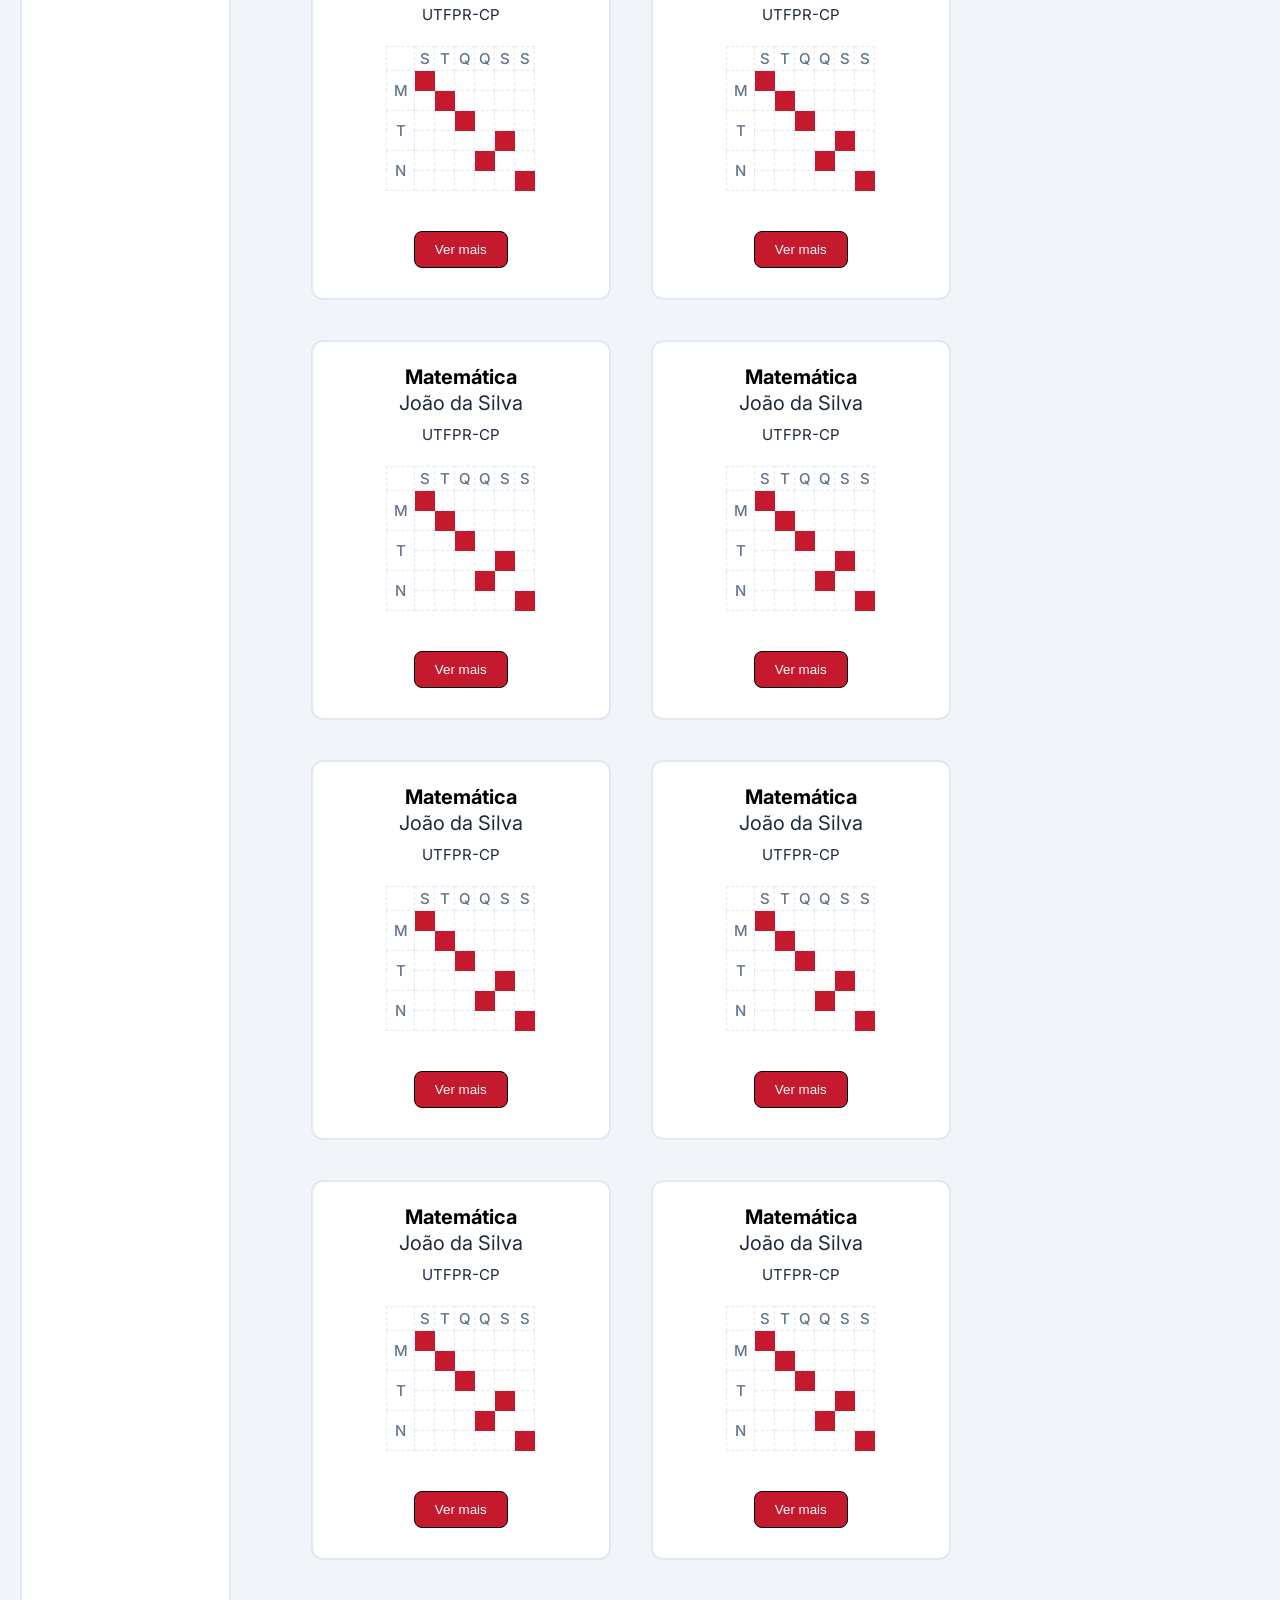
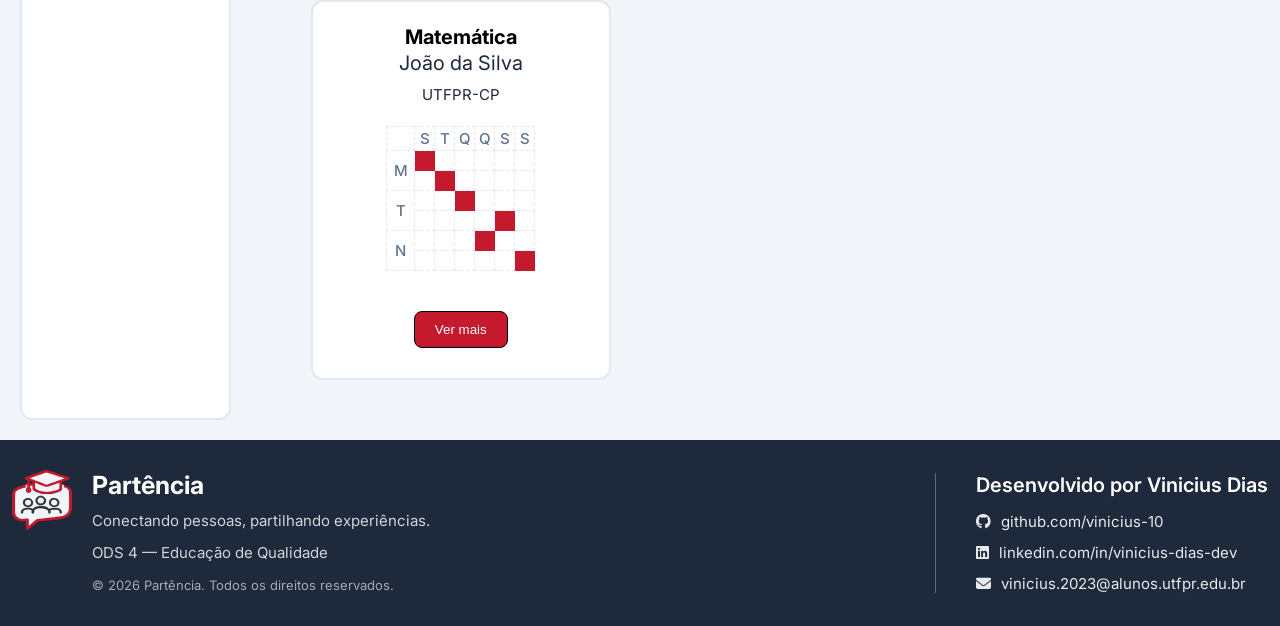
==== commit f17df538: "finalização da pagina de cadastro/login" ====
--- a/landingPage.html
+++ b/landingPage.html
@@ -40,7 +40,7 @@
             <nav>
                 <ul>
                     <li>
-                    <a href="login.html" class="btn-sair fontNormal">
+                    <a href="index.html" class="btn-sair fontNormal">
                         <span class="material-symbols-outlined">logout</span> 
                         Sair
                     </a>
--- a/css/styles.css
+++ b/css/styles.css
@@ -84,3 +84,6 @@
   flex-wrap: wrap;
 }
 
+button:hover{
+  transform: scale(1.02);
+}
--- a/css/main-landingPage.css
+++ b/css/main-landingPage.css
@@ -173,12 +173,13 @@
                 flex: 1;
                 padding: 40px;
 
-                display: grid;
-                grid-template-columns: repeat(auto-fit, minmax(300px, 1fr));
+                display: flex;
+                flex-direction: row;
+                flex-wrap: wrap;
                 gap: 40px;
 
                 .card-container{
-                    width: 300px;
+                    min-width: 300px;
                     background-color: var(--fundo-card);
                     border-radius: 12px;
                     border: 2px solid var(--borda);
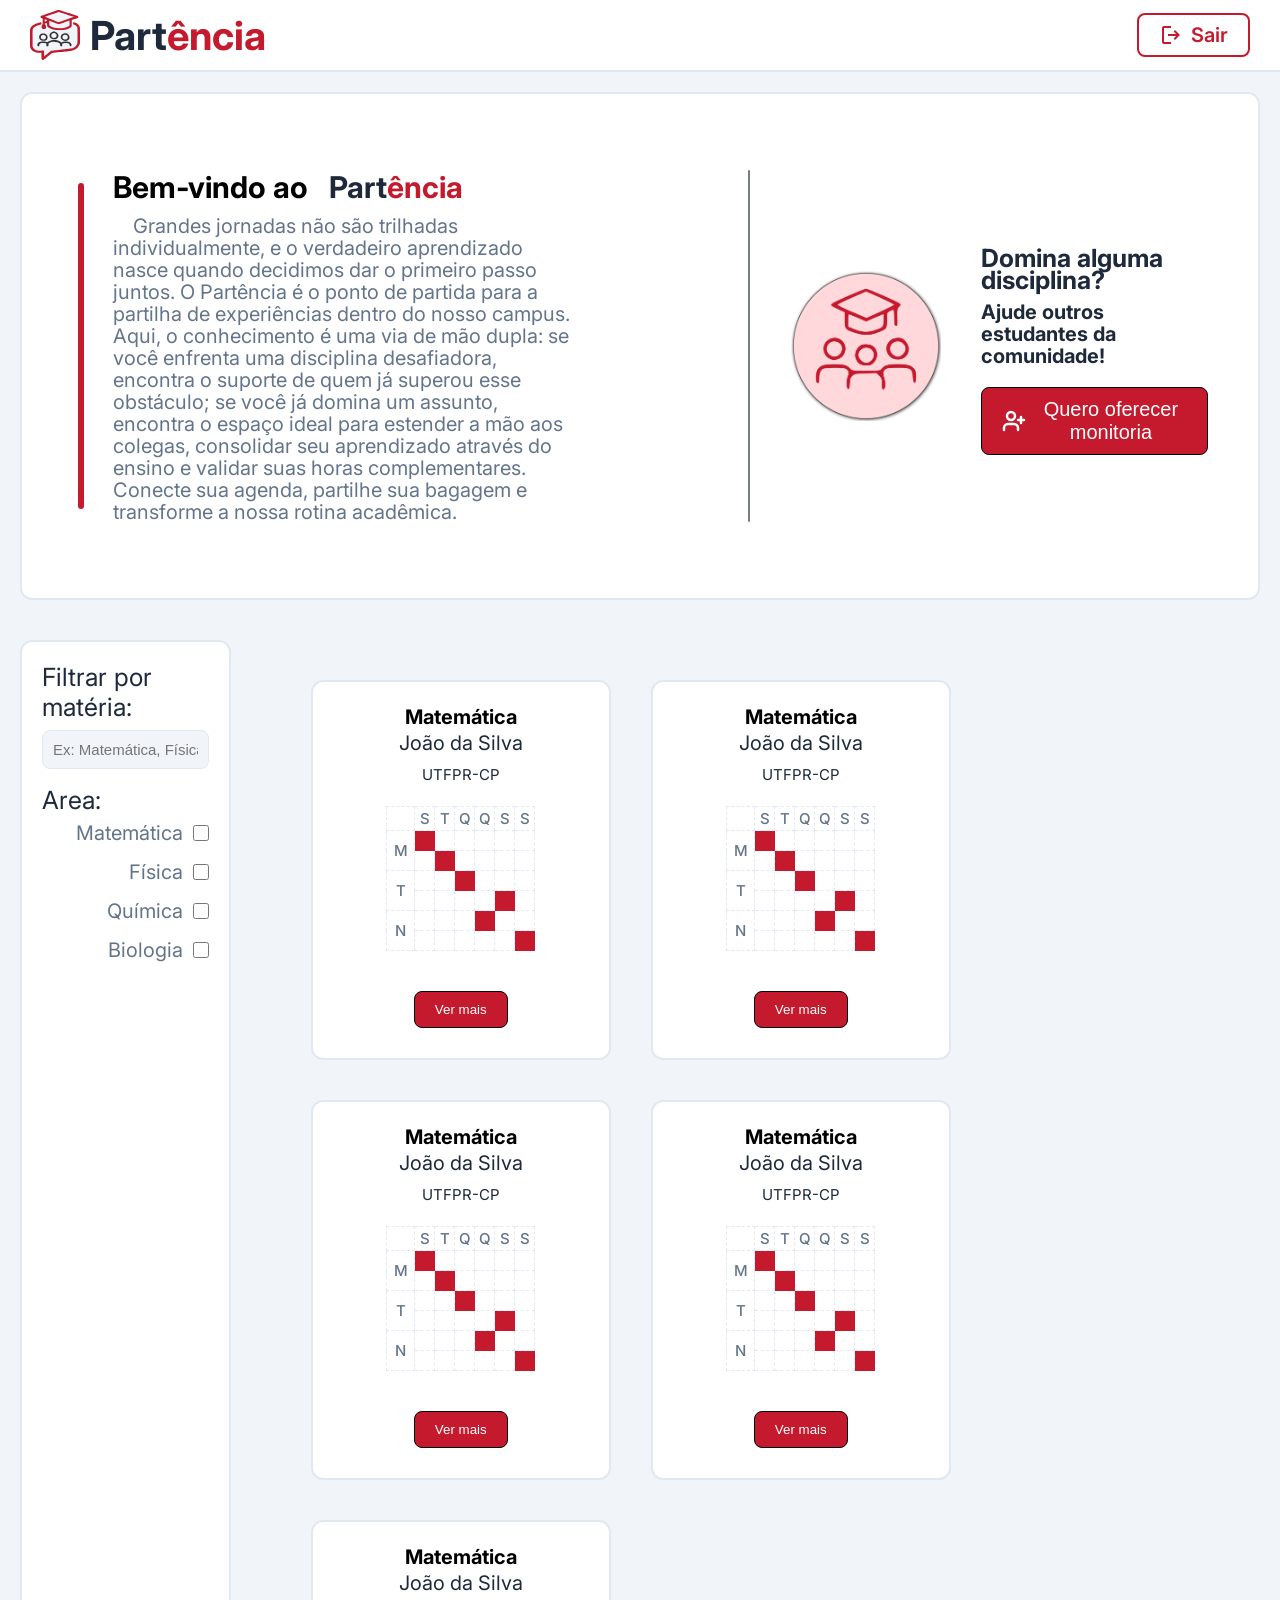
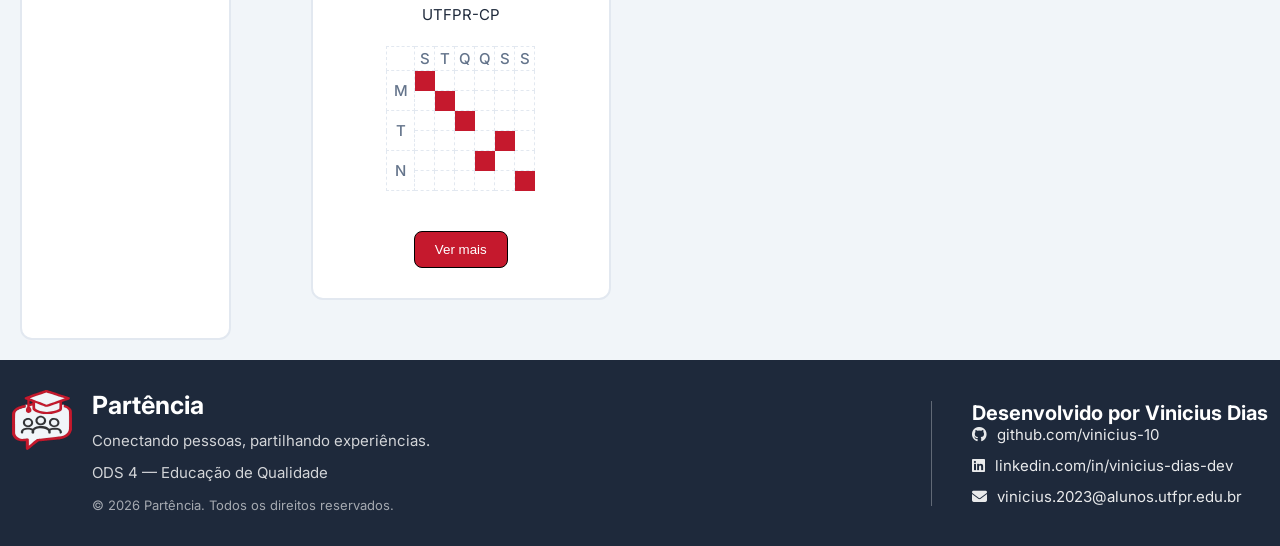
==== commit 6bebd7f3: "pasgem pelo validador" ====
--- a/landingPage.html
+++ b/landingPage.html
@@ -19,7 +19,7 @@
     <link rel="apple-touch-icon" href="/imagens/favicon/favicon180.png" sizes="180x180">
     
 
-    <link rel="stylesheet" href="https://fonts.googleapis.com/css2?family=Material+Symbols+Outlined:opsz,wght,FILL,GRAD@20..48,100..700,0..1,-50..200&icon_names=logout" />
+    <link rel="stylesheet" href="https://fonts.googleapis.com/css2?family=Material+Symbols+Outlined:opsz,wght,FILL,GRAD@20..48,100..700,0..1,-50..200&icon_names=logout">
     <link rel="stylesheet" href="https://cdnjs.cloudflare.com/ajax/libs/font-awesome/6.5.1/css/all.min.css">
 
 
@@ -32,8 +32,8 @@
                 <img src="/imagens/logo.svg" alt="Logo da Partência" class="logo-image"> 
                 
                 <div class="logo-text fontGig">
-                    <div class="colorPrimary">Part</div>
-                    <div class="colorODS">ência</div>
+                    <span class="colorPrimary">Part</span>
+                    <span class="colorODS">ência</span>
                 </div>
             </a>
             
@@ -56,7 +56,7 @@
             <section class="intro">
                 <div class="intro-container">
                     <div class="about"> 
-                        <h2 class="fontBig flexInline">Bem-vindo ao &nbsp <div class="colorPrimary">Part</div><div class="colorODS">ência</div> </h2>
+                        <h1 class="fontBig">Bem-vindo ao &nbsp; <span class="colorPrimary">Part</span><span class="colorODS">ência</span> </h1>
                         <p class="fontNormal">Grandes jornadas não são trilhadas individualmente, e o verdadeiro aprendizado nasce quando decidimos dar o primeiro passo juntos. O Partência é o ponto de partida para a partilha de experiências dentro do nosso campus. Aqui, o conhecimento é uma via de mão dupla: se você enfrenta uma disciplina desafiadora, encontra o suporte de quem já superou esse obstáculo; se você já domina um assunto, encontra o espaço ideal para estender a mão aos colegas, consolidar seu aprendizado através do ensino e validar suas horas complementares. Conecte sua agenda, partilhe sua bagagem e transforme a nossa rotina acadêmica.</p>
                     </div>
                 </div>
@@ -69,11 +69,11 @@
                         <p class="fontNormal"> Ajude outros estudantes da comunidade!</p>
 
                         <button class="btn-cta fontNormal">
-                            <div class="button-content">
-                            <svg xmlns="http://www.w3.org/2000/svg" width="24" height="24" viewBox="0 0 24 24" fill="none" stroke="currentColor" stroke-width="2.5" stroke-linecap="round" stroke-linejoin="round" class="lucide lucide-user-plus-icon lucide-user-plus"><path d="M16 21v-2a4 4 0 0 0-4-4H6a4 4 0 0 0-4 4v2"/><circle cx="9" cy="7" r="4"/><line x1="19" x2="19" y1="8" y2="14"/><line x1="22" x2="16" y1="11" y2="11"/></svg> 
-                            Quero oferecer monitoria
-
-                            </div>
+                            <span class="button-content">
+                                <svg xmlns="http://www.w3.org/2000/svg" width="24" height="24" viewBox="0 0 24 24" fill="none" stroke="currentColor" stroke-width="2.5" stroke-linecap="round" stroke-linejoin="round" class="lucide lucide-user-plus-icon lucide-user-plus"><path d="M16 21v-2a4 4 0 0 0-4-4H6a4 4 0 0 0-4 4v2"/><circle cx="9" cy="7" r="4"/><line x1="19" x2="19" y1="8" y2="14"/><line x1="22" x2="16" y1="11" y2="11"/></svg> 
+                                Quero oferecer monitoria
+
+                            </span>
                         </button>
                     </div>
                 </div>
@@ -94,7 +94,7 @@
                             
                             <div class="container-checkboxes">
                                 <label for="filter[0]" class="fontNormal">Matemática
-                                    <input type="checkbox" id="filter[0]" name="filter" value="matematica" checked> 
+                                    <input type="checkbox" id="filter[0]" name="filter" value="matematica"> 
                                 </label>
 
                                 <label for="filter[1]" class="fontNormal">Física
@@ -117,7 +117,7 @@
 
                     <div class="card-container" id="id[0]">
                         <div class="card-text">
-                            <h4 class="fontNormal">Matemática</h4>
+                            <h1 class="fontNormal">Matemática</h1>
                             <p class="fontNormal">João da Silva</p>
                             <p class="fontSmall">UTFPR-CP</p>
                         </div>
@@ -125,7 +125,7 @@
                         <div class="card-calender">
                             <table class="cal fontSmall">
                                 <thead>
-                                    <tr clas>
+                                    <tr>
                                         <th></th>
                                         <th>S</th><th>T</th><th>Q</th><th>Q</th><th>S</th><th>S</th>
                                     </tr>
@@ -164,11 +164,9 @@
                         </div>
                     </div>
                     
-                    
-                    
-                    <div class="card-container" id="id[0]">
+                    <div class="card-container" id="id[1]">
                         <div class="card-text">
-                            <h4 class="fontNormal">Matemática</h4>
+                            <h1 class="fontNormal">Matemática</h1>
                             <p class="fontNormal">João da Silva</p>
                             <p class="fontSmall">UTFPR-CP</p>
                         </div>
@@ -176,7 +174,7 @@
                         <div class="card-calender">
                             <table class="cal fontSmall">
                                 <thead>
-                                    <tr clas>
+                                    <tr>
                                         <th></th>
                                         <th>S</th><th>T</th><th>Q</th><th>Q</th><th>S</th><th>S</th>
                                     </tr>
@@ -214,11 +212,10 @@
                             </button>
                         </div>
                     </div>
-
-
-                    <div class="card-container" id="id[0]">
+                    
+                    <div class="card-container" id="id[2]">
                         <div class="card-text">
-                            <h4 class="fontNormal">Matemática</h4>
+                            <h1 class="fontNormal">Matemática</h1>
                             <p class="fontNormal">João da Silva</p>
                             <p class="fontSmall">UTFPR-CP</p>
                         </div>
@@ -226,7 +223,7 @@
                         <div class="card-calender">
                             <table class="cal fontSmall">
                                 <thead>
-                                    <tr clas>
+                                    <tr>
                                         <th></th>
                                         <th>S</th><th>T</th><th>Q</th><th>Q</th><th>S</th><th>S</th>
                                     </tr>
@@ -264,11 +261,10 @@
                             </button>
                         </div>
                     </div>
-
-
-                    <div class="card-container" id="id[0]">
+                    
+                    <div class="card-container" id="id[3]">
                         <div class="card-text">
-                            <h4 class="fontNormal">Matemática</h4>
+                            <h1 class="fontNormal">Matemática</h1>
                             <p class="fontNormal">João da Silva</p>
                             <p class="fontSmall">UTFPR-CP</p>
                         </div>
@@ -276,7 +272,7 @@
                         <div class="card-calender">
                             <table class="cal fontSmall">
                                 <thead>
-                                    <tr clas>
+                                    <tr>
                                         <th></th>
                                         <th>S</th><th>T</th><th>Q</th><th>Q</th><th>S</th><th>S</th>
                                     </tr>
@@ -314,11 +310,10 @@
                             </button>
                         </div>
                     </div>
-
-
-                    <div class="card-container" id="id[0]">
+                    
+                    <div class="card-container" id="id[4]">
                         <div class="card-text">
-                            <h4 class="fontNormal">Matemática</h4>
+                            <h1 class="fontNormal">Matemática</h1>
                             <p class="fontNormal">João da Silva</p>
                             <p class="fontSmall">UTFPR-CP</p>
                         </div>
@@ -326,7 +321,7 @@
                         <div class="card-calender">
                             <table class="cal fontSmall">
                                 <thead>
-                                    <tr clas>
+                                    <tr>
                                         <th></th>
                                         <th>S</th><th>T</th><th>Q</th><th>Q</th><th>S</th><th>S</th>
                                     </tr>
@@ -364,406 +359,8 @@
                             </button>
                         </div>
                     </div>
-
-
-                    <div class="card-container" id="id[0]">
-                        <div class="card-text">
-                            <h4 class="fontNormal">Matemática</h4>
-                            <p class="fontNormal">João da Silva</p>
-                            <p class="fontSmall">UTFPR-CP</p>
-                        </div>
-                        
-                        <div class="card-calender">
-                            <table class="cal fontSmall">
-                                <thead>
-                                    <tr clas>
-                                        <th></th>
-                                        <th>S</th><th>T</th><th>Q</th><th>Q</th><th>S</th><th>S</th>
-                                    </tr>
-                                </thead>
-                                <tbody>
-                                    <tr>
-                                        <td class="turno" rowspan="2">M</td>
-                                        <td class="on"></td><td></td><td></td><td></td><td></td><td></td>
-                                    </tr>
-                                    <tr>
-                                        <td></td><td class="on"></td><td></td><td></td><td></td><td></td>
-                                    </tr>
-
-                                    <tr>
-                                        <td class="turno" rowspan="2">T</td>
-                                        <td></td><td></td><td class="on"></td><td></td><td></td><td></td>
-                                    </tr>
-                                    <tr>
-                                        <td></td><td></td><td></td><td></td><td class="on"></td><td></td>
-                                    </tr>
-
-                                    <tr>
-                                        <td class="turno" rowspan="2">N</td>
-                                        <td></td><td></td><td></td><td class="on"></td><td></td><td></td>
-                                    </tr>
-                                    <tr>
-                                        <td></td><td></td><td></td><td></td><td></td><td class="on"></td>
-                                    </tr>
-                                </tbody>
-                            </table>
-                        </div>
-                        <div class="card-actions">
-                            <button class="btn-cta">
-                                Ver mais
-                            </button>
-                        </div>
-                    </div>
-
-
-                    <div class="card-container" id="id[0]">
-                        <div class="card-text">
-                            <h4 class="fontNormal">Matemática</h4>
-                            <p class="fontNormal">João da Silva</p>
-                            <p class="fontSmall">UTFPR-CP</p>
-                        </div>
-                        
-                        <div class="card-calender">
-                            <table class="cal fontSmall">
-                                <thead>
-                                    <tr clas>
-                                        <th></th>
-                                        <th>S</th><th>T</th><th>Q</th><th>Q</th><th>S</th><th>S</th>
-                                    </tr>
-                                </thead>
-                                <tbody>
-                                    <tr>
-                                        <td class="turno" rowspan="2">M</td>
-                                        <td class="on"></td><td></td><td></td><td></td><td></td><td></td>
-                                    </tr>
-                                    <tr>
-                                        <td></td><td class="on"></td><td></td><td></td><td></td><td></td>
-                                    </tr>
-
-                                    <tr>
-                                        <td class="turno" rowspan="2">T</td>
-                                        <td></td><td></td><td class="on"></td><td></td><td></td><td></td>
-                                    </tr>
-                                    <tr>
-                                        <td></td><td></td><td></td><td></td><td class="on"></td><td></td>
-                                    </tr>
-
-                                    <tr>
-                                        <td class="turno" rowspan="2">N</td>
-                                        <td></td><td></td><td></td><td class="on"></td><td></td><td></td>
-                                    </tr>
-                                    <tr>
-                                        <td></td><td></td><td></td><td></td><td></td><td class="on"></td>
-                                    </tr>
-                                </tbody>
-                            </table>
-                        </div>
-                        <div class="card-actions">
-                            <button class="btn-cta">
-                                Ver mais
-                            </button>
-                        </div>
-                    </div>
-
-
-                    <div class="card-container" id="id[0]">
-                        <div class="card-text">
-                            <h4 class="fontNormal">Matemática</h4>
-                            <p class="fontNormal">João da Silva</p>
-                            <p class="fontSmall">UTFPR-CP</p>
-                        </div>
-                        
-                        <div class="card-calender">
-                            <table class="cal fontSmall">
-                                <thead>
-                                    <tr clas>
-                                        <th></th>
-                                        <th>S</th><th>T</th><th>Q</th><th>Q</th><th>S</th><th>S</th>
-                                    </tr>
-                                </thead>
-                                <tbody>
-                                    <tr>
-                                        <td class="turno" rowspan="2">M</td>
-                                        <td class="on"></td><td></td><td></td><td></td><td></td><td></td>
-                                    </tr>
-                                    <tr>
-                                        <td></td><td class="on"></td><td></td><td></td><td></td><td></td>
-                                    </tr>
-
-                                    <tr>
-                                        <td class="turno" rowspan="2">T</td>
-                                        <td></td><td></td><td class="on"></td><td></td><td></td><td></td>
-                                    </tr>
-                                    <tr>
-                                        <td></td><td></td><td></td><td></td><td class="on"></td><td></td>
-                                    </tr>
-
-                                    <tr>
-                                        <td class="turno" rowspan="2">N</td>
-                                        <td></td><td></td><td></td><td class="on"></td><td></td><td></td>
-                                    </tr>
-                                    <tr>
-                                        <td></td><td></td><td></td><td></td><td></td><td class="on"></td>
-                                    </tr>
-                                </tbody>
-                            </table>
-                        </div>
-                        <div class="card-actions">
-                            <button class="btn-cta">
-                                Ver mais
-                            </button>
-                        </div>
-                    </div>
-
-
-                    <div class="card-container" id="id[0]">
-                        <div class="card-text">
-                            <h4 class="fontNormal">Matemática</h4>
-                            <p class="fontNormal">João da Silva</p>
-                            <p class="fontSmall">UTFPR-CP</p>
-                        </div>
-                        
-                        <div class="card-calender">
-                            <table class="cal fontSmall">
-                                <thead>
-                                    <tr clas>
-                                        <th></th>
-                                        <th>S</th><th>T</th><th>Q</th><th>Q</th><th>S</th><th>S</th>
-                                    </tr>
-                                </thead>
-                                <tbody>
-                                    <tr>
-                                        <td class="turno" rowspan="2">M</td>
-                                        <td class="on"></td><td></td><td></td><td></td><td></td><td></td>
-                                    </tr>
-                                    <tr>
-                                        <td></td><td class="on"></td><td></td><td></td><td></td><td></td>
-                                    </tr>
-
-                                    <tr>
-                                        <td class="turno" rowspan="2">T</td>
-                                        <td></td><td></td><td class="on"></td><td></td><td></td><td></td>
-                                    </tr>
-                                    <tr>
-                                        <td></td><td></td><td></td><td></td><td class="on"></td><td></td>
-                                    </tr>
-
-                                    <tr>
-                                        <td class="turno" rowspan="2">N</td>
-                                        <td></td><td></td><td></td><td class="on"></td><td></td><td></td>
-                                    </tr>
-                                    <tr>
-                                        <td></td><td></td><td></td><td></td><td></td><td class="on"></td>
-                                    </tr>
-                                </tbody>
-                            </table>
-                        </div>
-                        <div class="card-actions">
-                            <button class="btn-cta">
-                                Ver mais
-                            </button>
-                        </div>
-                    </div>
-
-
-                    <div class="card-container" id="id[0]">
-                        <div class="card-text">
-                            <h4 class="fontNormal">Matemática</h4>
-                            <p class="fontNormal">João da Silva</p>
-                            <p class="fontSmall">UTFPR-CP</p>
-                        </div>
-                        
-                        <div class="card-calender">
-                            <table class="cal fontSmall">
-                                <thead>
-                                    <tr clas>
-                                        <th></th>
-                                        <th>S</th><th>T</th><th>Q</th><th>Q</th><th>S</th><th>S</th>
-                                    </tr>
-                                </thead>
-                                <tbody>
-                                    <tr>
-                                        <td class="turno" rowspan="2">M</td>
-                                        <td class="on"></td><td></td><td></td><td></td><td></td><td></td>
-                                    </tr>
-                                    <tr>
-                                        <td></td><td class="on"></td><td></td><td></td><td></td><td></td>
-                                    </tr>
-
-                                    <tr>
-                                        <td class="turno" rowspan="2">T</td>
-                                        <td></td><td></td><td class="on"></td><td></td><td></td><td></td>
-                                    </tr>
-                                    <tr>
-                                        <td></td><td></td><td></td><td></td><td class="on"></td><td></td>
-                                    </tr>
-
-                                    <tr>
-                                        <td class="turno" rowspan="2">N</td>
-                                        <td></td><td></td><td></td><td class="on"></td><td></td><td></td>
-                                    </tr>
-                                    <tr>
-                                        <td></td><td></td><td></td><td></td><td></td><td class="on"></td>
-                                    </tr>
-                                </tbody>
-                            </table>
-                        </div>
-                        <div class="card-actions">
-                            <button class="btn-cta">
-                                Ver mais
-                            </button>
-                        </div>
-                    </div>
-
-
-                    <div class="card-container" id="id[0]">
-                        <div class="card-text">
-                            <h4 class="fontNormal">Matemática</h4>
-                            <p class="fontNormal">João da Silva</p>
-                            <p class="fontSmall">UTFPR-CP</p>
-                        </div>
-                        
-                        <div class="card-calender">
-                            <table class="cal fontSmall">
-                                <thead>
-                                    <tr clas>
-                                        <th></th>
-                                        <th>S</th><th>T</th><th>Q</th><th>Q</th><th>S</th><th>S</th>
-                                    </tr>
-                                </thead>
-                                <tbody>
-                                    <tr>
-                                        <td class="turno" rowspan="2">M</td>
-                                        <td class="on"></td><td></td><td></td><td></td><td></td><td></td>
-                                    </tr>
-                                    <tr>
-                                        <td></td><td class="on"></td><td></td><td></td><td></td><td></td>
-                                    </tr>
-
-                                    <tr>
-                                        <td class="turno" rowspan="2">T</td>
-                                        <td></td><td></td><td class="on"></td><td></td><td></td><td></td>
-                                    </tr>
-                                    <tr>
-                                        <td></td><td></td><td></td><td></td><td class="on"></td><td></td>
-                                    </tr>
-
-                                    <tr>
-                                        <td class="turno" rowspan="2">N</td>
-                                        <td></td><td></td><td></td><td class="on"></td><td></td><td></td>
-                                    </tr>
-                                    <tr>
-                                        <td></td><td></td><td></td><td></td><td></td><td class="on"></td>
-                                    </tr>
-                                </tbody>
-                            </table>
-                        </div>
-                        <div class="card-actions">
-                            <button class="btn-cta">
-                                Ver mais
-                            </button>
-                        </div>
-                    </div>
-
-
-                    <div class="card-container" id="id[0]">
-                        <div class="card-text">
-                            <h4 class="fontNormal">Matemática</h4>
-                            <p class="fontNormal">João da Silva</p>
-                            <p class="fontSmall">UTFPR-CP</p>
-                        </div>
-                        
-                        <div class="card-calender">
-                            <table class="cal fontSmall">
-                                <thead>
-                                    <tr clas>
-                                        <th></th>
-                                        <th>S</th><th>T</th><th>Q</th><th>Q</th><th>S</th><th>S</th>
-                                    </tr>
-                                </thead>
-                                <tbody>
-                                    <tr>
-                                        <td class="turno" rowspan="2">M</td>
-                                        <td class="on"></td><td></td><td></td><td></td><td></td><td></td>
-                                    </tr>
-                                    <tr>
-                                        <td></td><td class="on"></td><td></td><td></td><td></td><td></td>
-                                    </tr>
-
-                                    <tr>
-                                        <td class="turno" rowspan="2">T</td>
-                                        <td></td><td></td><td class="on"></td><td></td><td></td><td></td>
-                                    </tr>
-                                    <tr>
-                                        <td></td><td></td><td></td><td></td><td class="on"></td><td></td>
-                                    </tr>
-
-                                    <tr>
-                                        <td class="turno" rowspan="2">N</td>
-                                        <td></td><td></td><td></td><td class="on"></td><td></td><td></td>
-                                    </tr>
-                                    <tr>
-                                        <td></td><td></td><td></td><td></td><td></td><td class="on"></td>
-                                    </tr>
-                                </tbody>
-                            </table>
-                        </div>
-                        <div class="card-actions">
-                            <button class="btn-cta">
-                                Ver mais
-                            </button>
-                        </div>
-                    </div>
-
-                    <div class="card-container" id="id[0]">
-                        <div class="card-text">
-                            <h4 class="fontNormal">Matemática</h4>
-                            <p class="fontNormal">João da Silva</p>
-                            <p class="fontSmall">UTFPR-CP</p>
-                        </div>
-                        
-                        <div class="card-calender">
-                            <table class="cal fontSmall">
-                                <thead>
-                                    <tr clas>
-                                        <th></th>
-                                        <th>S</th><th>T</th><th>Q</th><th>Q</th><th>S</th><th>S</th>
-                                    </tr>
-                                </thead>
-                                <tbody>
-                                    <tr>
-                                        <td class="turno" rowspan="2">M</td>
-                                        <td class="on"></td><td></td><td></td><td></td><td></td><td></td>
-                                    </tr>
-                                    <tr>
-                                        <td></td><td class="on"></td><td></td><td></td><td></td><td></td>
-                                    </tr>
-
-                                    <tr>
-                                        <td class="turno" rowspan="2">T</td>
-                                        <td></td><td></td><td class="on"></td><td></td><td></td><td></td>
-                                    </tr>
-                                    <tr>
-                                        <td></td><td></td><td></td><td></td><td class="on"></td><td></td>
-                                    </tr>
-
-                                    <tr>
-                                        <td class="turno" rowspan="2">N</td>
-                                        <td></td><td></td><td></td><td class="on"></td><td></td><td></td>
-                                    </tr>
-                                    <tr>
-                                        <td></td><td></td><td></td><td></td><td></td><td class="on"></td>
-                                    </tr>
-                                </tbody>
-                            </table>
-                        </div>
-                        <div class="card-actions">
-                            <button class="btn-cta">
-                                Ver mais
-                            </button>
-                        </div>
-                    </div>
-
+                    
+                    
 
                     
                 </div>
@@ -779,7 +376,7 @@
                 <span class="brand-logo"><img src="/imagens/logo.svg" alt="Logo da Partência" class="logo-image"></span>
 
                 <div class="brand-text">
-                    <h3 class="fontMedium">Partência</h3>
+                    <h1 class="fontMedium">Partência</h1>
                     <p class="fontSmall">Conectando pessoas, partilhando experiências.</p>
                     <p class="fontSmall">ODS 4 &mdash; Educação de Qualidade</p>
                     <p class="fontTiny copyright">&copy; 2026 Partência. Todos os direitos reservados.</p>
@@ -787,7 +384,7 @@
             </div>
 
             <div class="footer-contact">
-                <h4 class="fontNormal">Desenvolvido por Vinicius Dias</h4>
+                <h1 class="fontNormal">Desenvolvido por Vinicius Dias</h1>
 
                 <ul>
                     <li>
@@ -815,4 +412,4 @@
         </div>
     </footer>
 </body>
-</html+</html>
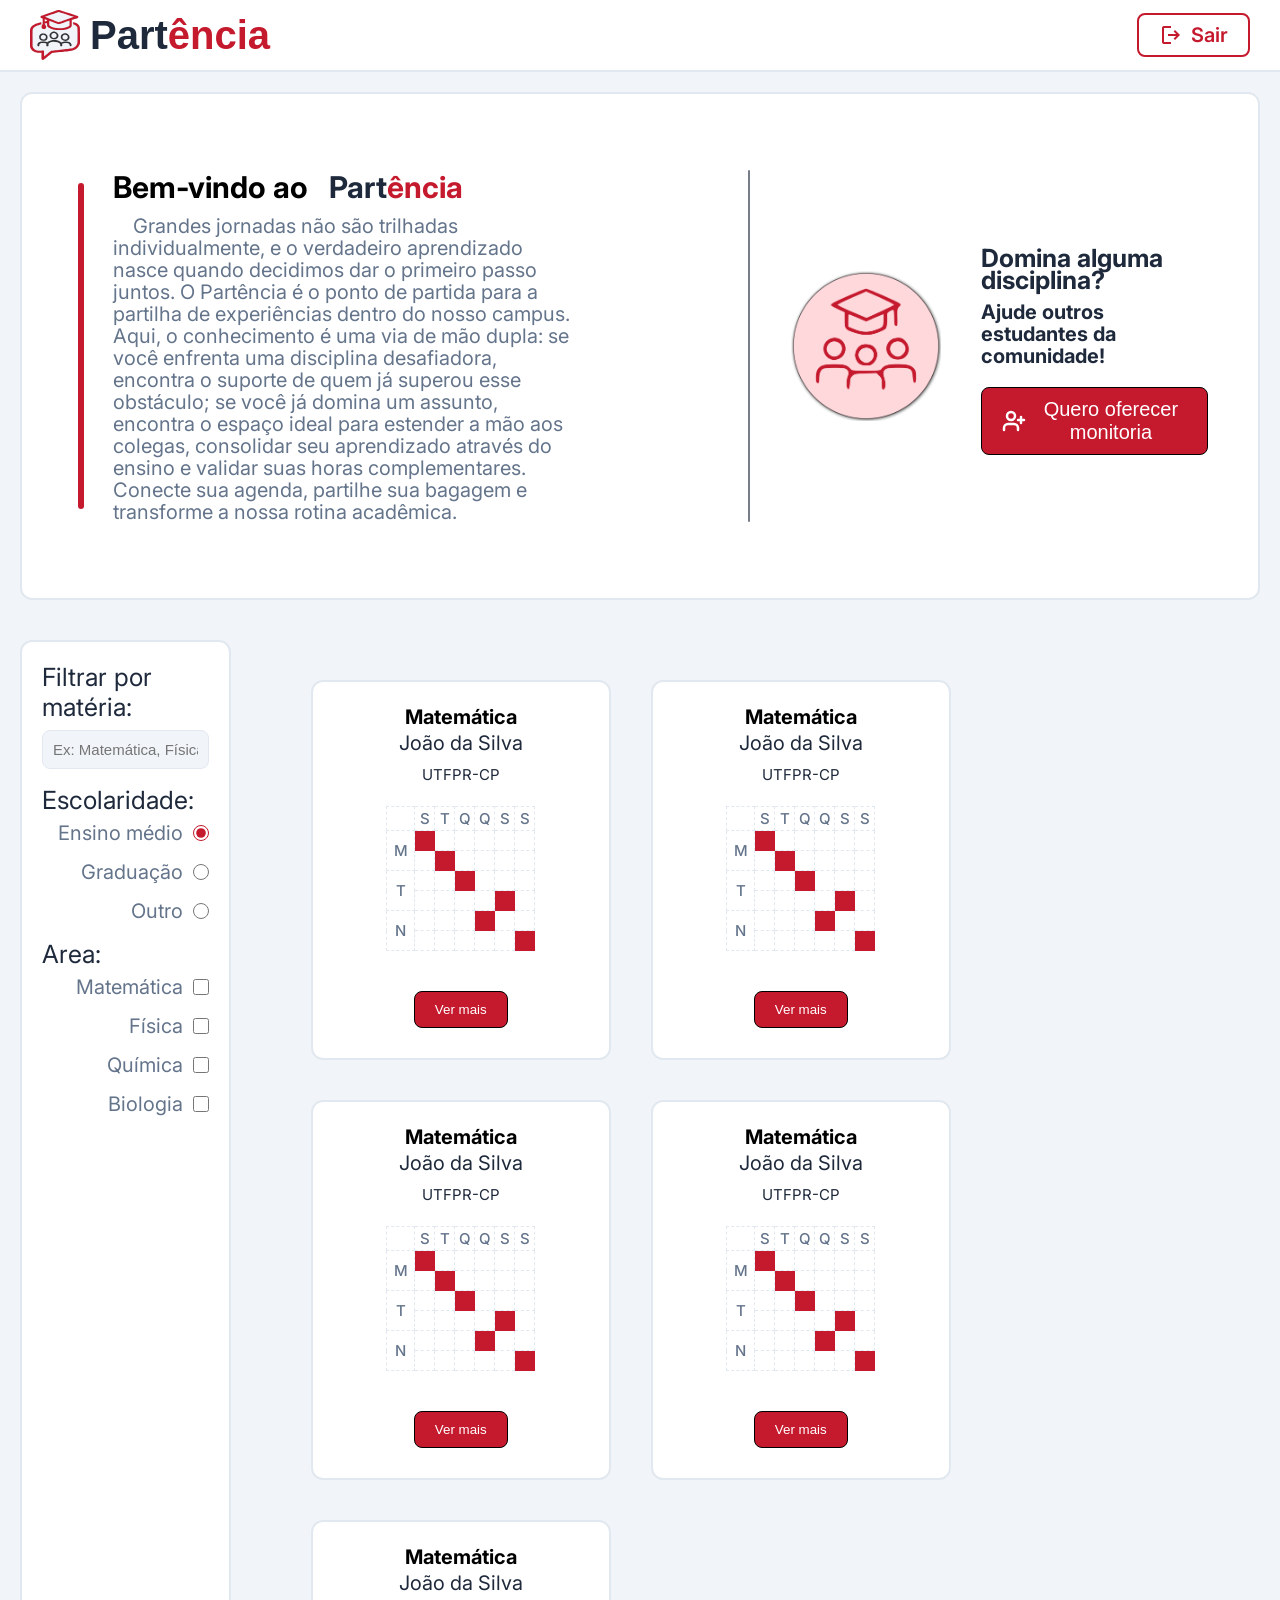
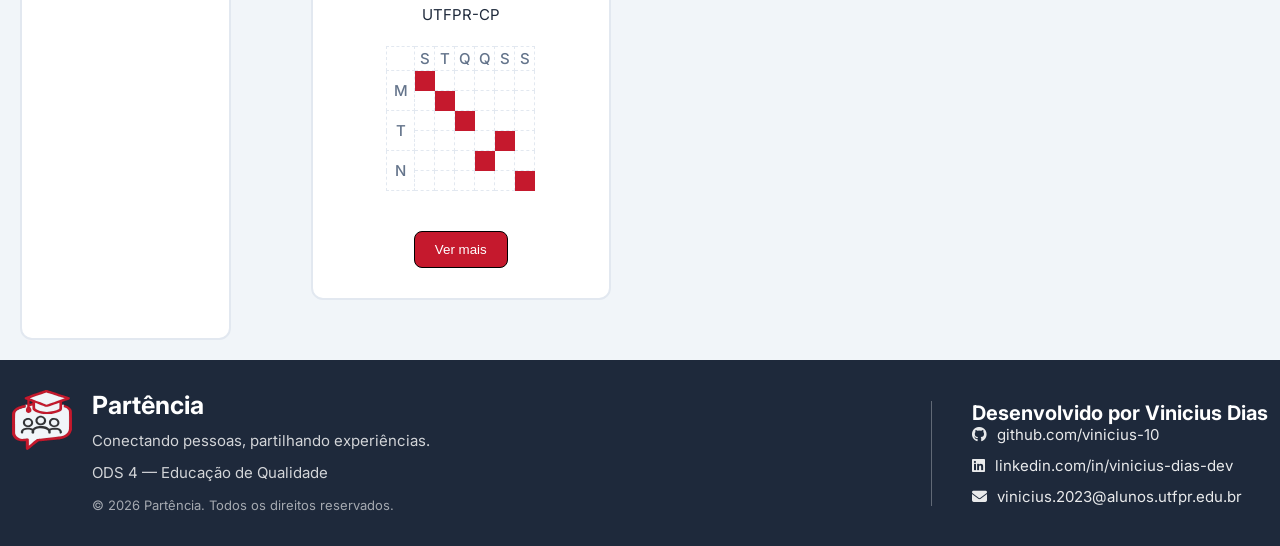
==== commit 24462819: "corecao do caminho das iamgens" ====
--- a/landingPage.html
+++ b/landingPage.html
@@ -12,11 +12,11 @@
     <link rel="preconnect" href="https://fonts.gstatic.com" crossorigin>
     <link href="https://fonts.googleapis.com/css2?family=Inter:ital,opsz,wght@0,14..32,100..900;1,14..32,100..900&display=swap" rel="stylesheet">
 
-    <link rel="icon" href="/imagens/favicon/favicon.svg" type="image/svg+xml">
-    <link rel="icon" href="/imagens/favicon/favicon16.png" type="image/png" sizes="16x16">
-    <link rel="icon" href="/favicon.ico" type="image/x-icon">
-    <link rel="icon" href="/imagens/favicon/favicon32.png" type="image/png" sizes="32x32">
-    <link rel="apple-touch-icon" href="/imagens/favicon/favicon180.png" sizes="180x180">
+    <link rel="icon" href="imagens/favicon/favicon.svg" type="image/svg+xml">
+    <link rel="icon" href="imagens/favicon/favicon16.png" type="image/png" sizes="16x16">
+    <link rel="icon" href="favicon.ico" type="image/x-icon">
+    <link rel="icon" href="imagens/favicon/favicon32.png" type="image/png" sizes="32x32">
+    <link rel="apple-touch-icon" href="imagens/favicon/favicon180.png" sizes="180x180">
     
 
     <link rel="stylesheet" href="https://fonts.googleapis.com/css2?family=Material+Symbols+Outlined:opsz,wght,FILL,GRAD@20..48,100..700,0..1,-50..200&icon_names=logout">
@@ -29,7 +29,7 @@
     <header>
         <div class="header-container">
             <a href="landingPage.html" class="logo">
-                <img src="/imagens/logo.svg" alt="Logo da Partência" class="logo-image"> 
+                <img src="imagens/logo.svg" alt="Logo da Partência" class="logo-image"> 
                 
                 <div class="logo-text fontGig">
                     <span class="colorPrimary">Part</span>
@@ -62,7 +62,7 @@
                 </div>
                 
                 <div class="offer">
-                    <img src="/imagens/student.svg" alt="Imagem de boas-vindas ao Partência" class="offer-image">
+                    <img src="imagens/student.svg" alt="Imagem de boas-vindas ao Partência" class="offer-image">
 
                     <div class="offer-content">
                         <p class="fontMedium">Domina alguma disciplina? </p>
@@ -90,6 +90,23 @@
                         </div>
 
                         <div class="filter-options">
+                            <p class="fontMedium">Escolaridade:</p>
+                            
+                            <div class="container-checkboxes">
+                                <label  class="fontNormal">Ensino médio
+                                    <input type="radio" id="education" name="filter" value="highSchool" checked > 
+                                </label>
+
+                                <label  class="fontNormal">Graduação
+                                    <input type="radio" id="education" name="filter" value="graduation" >
+                                </label>
+
+                                <label class="fontNormal">Outro
+                                    <input type="radio" id="education" name="filter" value="others">
+                                </label>
+
+                            </div>
+
                             <p class="fontMedium">Area:</p>
                             
                             <div class="container-checkboxes">
@@ -373,7 +390,7 @@
     <footer>
         <div class="footer-container">
             <div class="footer-brand">
-                <span class="brand-logo"><img src="/imagens/logo.svg" alt="Logo da Partência" class="logo-image"></span>
+                <span class="brand-logo"><img src="imagens/logo.svg" alt="Logo da Partência" class="logo-image"></span>
 
                 <div class="brand-text">
                     <h1 class="fontMedium">Partência</h1>
--- a/css/main-landingPage.css
+++ b/css/main-landingPage.css
@@ -154,10 +154,11 @@
                                 gap: 10px;
                                 color: var(--texto-secundario);
 
-                                input[type="checkbox"]{
+                                input[type="checkbox"], input[type="radio"]{
                                     width: 16px;
                                     height: 16px;
                                     accent-color: var(--cor-ods);
+                                    cursor: pointer;
                                 }
                             }
 
